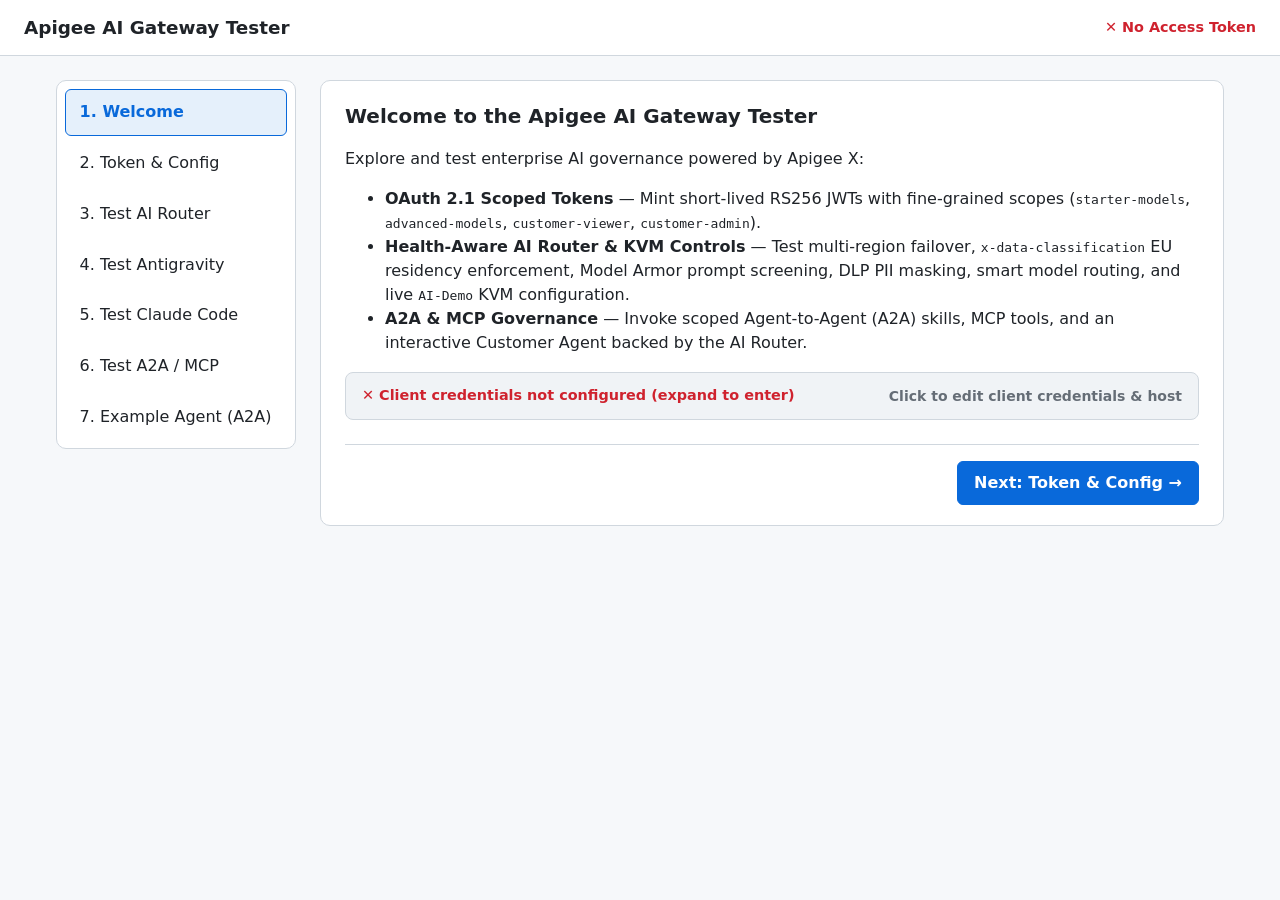
==== public/tester.html @ c5c2801f "updated tester" ====
<!DOCTYPE html>
<html lang="en">
<head>
  <meta charset="UTF-8">
  <meta name="viewport" content="width=device-width, initial-scale=1.0">
  <title>Apigee AI Gateway Tester</title>
  <style>
    :root {
      color-scheme: light dark;
      --bg: #f6f8fa;
      --surface: #ffffff;
      --surface-alt: #f0f3f6;
      --text: #1f2328;
      --muted: #656d76;
      --border: #d0d7de;
      --accent: #0969da;
      --accent-hover: #0550ae;
      --accent-soft: rgba(9, 105, 218, 0.1);
      --danger: #cf222e;
      --success: #1a7f37;
      --code-bg: #f0f3f6;
    }
    @media (prefers-color-scheme: dark) {
      :root {
        --bg: #0d1117;
        --surface: #161b22;
        --surface-alt: #1f242c;
        --text: #e6edf3;
        --muted: #8b949e;
        --border: #30363d;
        --accent: #2f81f7;
        --accent-hover: #58a6ff;
        --accent-soft: rgba(47, 129, 247, 0.15);
        --danger: #f85149;
        --success: #3fb950;
        --code-bg: #0d1117;
      }
    }
    * { box-sizing: border-box; }
    body {
      margin: 0;
      font-family: system-ui, -apple-system, Segoe UI, Roboto, sans-serif;
      background: var(--bg);
      color: var(--text);
      line-height: 1.5;
      min-height: 100vh;
      display: flex;
      flex-direction: column;
    }
    header {
      background: var(--surface);
      border-bottom: 1px solid var(--border);
      padding: 0.85rem 1.5rem;
      display: flex;
      flex-wrap: wrap;
      align-items: center;
      justify-content: space-between;
      gap: 1rem;
    }
    .brand {
      display: flex;
      align-items: center;
      gap: 0.65rem;
    }
    .brand h1 {
      margin: 0;
      font-size: 1.15rem;
    }
    .header-actions {
      display: flex;
      flex-wrap: wrap;
      align-items: center;
      gap: 0.65rem;
    }
    .app-shell {
      flex: 1;
      max-width: 1200px;
      width: 100%;
      margin: 0 auto;
      padding: 1.5rem 1rem;
      display: grid;
      grid-template-columns: 240px 1fr;
      gap: 1.5rem;
      align-items: start;
    }
    @media (max-width: 768px) {
      .app-shell {
        grid-template-columns: 1fr;
      }
    }
    aside {
      background: var(--surface);
      border: 1px solid var(--border);
      border-radius: 10px;
      padding: 0.5rem;
    }
    .nav-tabs {
      display: flex;
      flex-direction: column;
      gap: 0.25rem;
    }
    .nav-tab {
      width: 100%;
      text-align: left;
      padding: 0.65rem 0.85rem;
      border: 1px solid transparent;
      border-radius: 6px;
      background: transparent;
      color: var(--text);
      font: inherit;
      font-weight: 500;
      cursor: pointer;
    }
    .nav-tab:hover {
      background: var(--surface-alt);
    }
    .nav-tab[aria-selected="true"] {
      background: var(--accent-soft);
      color: var(--accent);
      border-color: var(--accent);
      font-weight: 600;
    }
    main {
      min-width: 0;
    }
    section.panel {
      background: var(--surface);
      border: 1px solid var(--border);
      border-radius: 10px;
      padding: 1.25rem 1.5rem;
    }
    h2 { margin: 0 0 0.5rem; font-size: 1.25rem; }
    h3 { margin: 1.25rem 0 0.5rem; font-size: 1rem; }
    .hint {
      color: var(--muted);
      font-size: 0.875rem;
      margin-top: 0.25rem;
      display: block;
    }
    .row {
      display: flex;
      flex-wrap: wrap;
      gap: 0.75rem;
      align-items: center;
    }
    .field {
      margin-bottom: 1.1rem;
    }
    .grid-2 {
      display: grid;
      grid-template-columns: repeat(auto-fit, minmax(240px, 1fr));
      gap: 1rem;
    }
    .grid-3 {
      display: grid;
      grid-template-columns: repeat(auto-fit, minmax(180px, 1fr));
      gap: 1rem;
    }
    label {
      display: block;
      font-weight: 600;
      margin-bottom: 0.35rem;
    }
    input[type="text"],
    input[type="password"],
    input[type="url"],
    select,
    textarea {
      width: 100%;
      padding: 0.55rem 0.75rem;
      border: 1px solid var(--border);
      border-radius: 6px;
      background: var(--bg);
      color: var(--text);
      font: inherit;
    }
    input:invalid:user-invalid,
    textarea:invalid:user-invalid {
      border-color: var(--danger);
    }
    textarea {
      font-family: ui-monospace, SFMono-Regular, Menlo, monospace;
      font-size: 0.875rem;
      resize: vertical;
      min-height: 90px;
    }
    fieldset {
      border: 1px solid var(--border);
      border-radius: 6px;
      padding: 0.75rem 1rem;
      margin: 0 0 1.1rem;
    }
    legend {
      font-weight: 600;
      padding: 0 0.35rem;
    }
    .radio-group {
      display: flex;
      gap: 1.1rem;
      flex-wrap: wrap;
    }
    .radio-option {
      display: inline-flex;
      align-items: center;
      gap: 0.4rem;
      font-weight: 500;
      margin: 0;
      cursor: pointer;
    }
    .input-with-action {
      display: flex;
      gap: 0.5rem;
      align-items: stretch;
    }
    .input-with-action input {
      flex: 1;
      min-width: 0;
    }
    button {
      padding: 0.55rem 1rem;
      border-radius: 6px;
      border: 1px solid var(--border);
      background: var(--surface);
      color: var(--text);
      font: inherit;
      font-weight: 600;
      cursor: pointer;
    }
    button.primary {
      background: var(--accent);
      border-color: var(--accent);
      color: #ffffff;
    }
    button.primary:hover:not(:disabled) { background: var(--accent-hover); }
    button:disabled { opacity: 0.6; cursor: not-allowed; }
    .tooltip-anchor {
      position: relative;
      display: inline-flex;
      align-items: center;
    }
    .tooltip-bubble {
      position: absolute;
      bottom: calc(100% + 8px);
      left: 50%;
      transform: translateX(-50%);
      padding: 0.45rem 0.7rem;
      border-radius: 6px;
      background: var(--text);
      color: var(--surface);
      font-size: 0.8rem;
      font-weight: 500;
      line-height: 1.3;
      white-space: nowrap;
      box-shadow: 0 4px 12px rgba(0, 0, 0, 0.18);
      opacity: 0;
      visibility: hidden;
      pointer-events: none;
      transition: opacity 0.15s ease, visibility 0.15s ease;
      z-index: 20;
    }
    .tooltip-anchor:has(button:disabled):not(.tooltip-dismissed):hover .tooltip-bubble,
    .tooltip-anchor:has(button:disabled):not(.tooltip-dismissed):focus-visible .tooltip-bubble,
    .tooltip-anchor:has(button:disabled):not(.tooltip-dismissed):focus-within .tooltip-bubble,
    .tooltip-bubble:hover {
      opacity: 1;
      visibility: visible;
      pointer-events: auto;
    }
    :focus-visible {
      outline: 3px solid var(--accent);
      outline-offset: 2px;
    }
    pre {
      margin: 0.5rem 0 0;
      padding: 0.85rem;
      background: var(--code-bg);
      border: 1px solid var(--border);
      border-radius: 6px;
      overflow-x: auto;
      font-size: 0.825rem;
      font-family: ui-monospace, SFMono-Regular, Menlo, monospace;
      white-space: pre-wrap;
      word-break: break-word;
    }
    .status {
      font-size: 0.9rem;
      font-weight: 600;
    }
    .status.ok { color: var(--success); }
    .status.err { color: var(--danger); }
    .auth-banner {
      padding: 0.75rem 1rem;
      border-radius: 6px;
      background: var(--surface-alt);
      border: 1px solid var(--border);
      margin-bottom: 1rem;
      font-size: 0.9rem;
    }
    .chat-log {
      border: 1px solid var(--border);
      border-radius: 8px;
      background: var(--bg);
      padding: 1rem;
      min-height: 260px;
      max-height: 440px;
      overflow-y: auto;
      display: flex;
      flex-direction: column;
      gap: 0.75rem;
      margin-bottom: 1rem;
    }
    .chat-msg {
      padding: 0.7rem 0.9rem;
      border-radius: 8px;
      border: 1px solid var(--border);
      max-width: 88%;
      white-space: pre-wrap;
      word-break: break-word;
      font-size: 0.92rem;
    }
    .chat-msg.user {
      align-self: flex-end;
      background: var(--accent-soft);
      border-color: var(--accent);
    }
    .chat-msg.agent {
      align-self: flex-start;
      background: var(--surface);
    }
    .chat-msg.tool {
      align-self: stretch;
      max-width: 100%;
      background: var(--code-bg);
      font-family: ui-monospace, SFMono-Regular, Menlo, monospace;
      font-size: 0.8rem;
    }
    .chat-msg.err {
      align-self: stretch;
      max-width: 100%;
      border-color: var(--danger);
      color: var(--danger);
      background: var(--surface);
    }
    .chat-role {
      font-size: 0.75rem;
      font-weight: 700;
      text-transform: uppercase;
      color: var(--muted);
      margin-bottom: 0.2rem;
    }
    .creds-details {
      border: 1px solid var(--border);
      border-radius: 8px;
      padding: 0.75rem 1rem;
      margin: 1.1rem 0;
      background: var(--surface-alt);
    }
    .creds-details.configured {
      border-color: var(--success);
      background: rgba(26, 127, 55, 0.08);
    }
    .creds-details summary {
      cursor: pointer;
      font-weight: 600;
      list-style: none;
      display: flex;
      align-items: center;
      justify-content: space-between;
      gap: 0.5rem;
    }
    .creds-details summary::-webkit-details-marker {
      display: none;
    }
    .creds-details[open] summary {
      margin-bottom: 1rem;
    }
    .panel-footer {
      display: flex;
      justify-content: flex-end;
      margin-top: 1.5rem;
      padding-top: 1rem;
      border-top: 1px solid var(--border);
    }
    .cli-instructions {
      display: grid;
      grid-template-columns: repeat(auto-fit, minmax(260px, 1fr));
      gap: 1rem;
      margin-bottom: 1.25rem;
    }
    .cli-card {
      padding: 0.9rem 1rem;
      border: 1px solid var(--border);
      border-radius: 8px;
      background: var(--code-bg);
    }
    .cli-card h3 {
      margin: 0 0 0.45rem;
      font-size: 0.95rem;
    }
    .cli-card p {
      margin: 0.35rem 0;
      font-size: 0.85rem;
      color: var(--muted);
    }
    .cli-presets {
      display: flex;
      flex-wrap: wrap;
      gap: 0.45rem;
      margin-bottom: 0.75rem;
    }
    .cli-presets button {
      padding: 0.3rem 0.65rem;
      font-size: 0.8rem;
      font-family: ui-monospace, SFMono-Regular, Menlo, monospace;
    }
    .terminal-box {
      border: 1px solid #1e293b;
      border-radius: 8px;
      background: #0f172a;
      color: #e2e8f0;
      font-family: ui-monospace, SFMono-Regular, Menlo, monospace;
      font-size: 0.84rem;
      overflow: hidden;
    }
    .terminal-bar {
      display: flex;
      align-items: center;
      justify-content: space-between;
      padding: 0.45rem 0.8rem;
      background: #1e293b;
      color: #94a3b8;
      font-size: 0.78rem;
    }
    .terminal-output {
      padding: 0.85rem;
      min-height: 220px;
      max-height: 360px;
      overflow-y: auto;
      white-space: pre-wrap;
      word-break: break-word;
      line-height: 1.45;
    }
    .terminal-line-cmd { color: #38bdf8; }
    .terminal-line-ok { color: #4ade80; }
    .terminal-line-muted { color: #94a3b8; }
    .terminal-line-err { color: #f87171; }
    .terminal-input-row {
      display: flex;
      align-items: center;
      gap: 0.5rem;
      padding: 0.5rem 0.8rem;
      border-top: 1px solid #1e293b;
      background: #0b1120;
    }
    .terminal-prompt {
      color: #4ade80;
      font-weight: 700;
      user-select: none;
    }
    .terminal-input-row input {
      flex: 1;
      border: none;
      background: transparent;
      color: #f8fafc;
      font: inherit;
      padding: 0.25rem 0;
      outline: none;
    }
    [hidden] { display: none !important; }
  </style>
</head>
<body>
  <header>
    <div class="brand">
      <h1>Apigee AI Gateway Tester</h1>
    </div>
    <div class="header-actions">
      <span id="authStatus" class="status" aria-live="polite">✕ No Access Token</span>
      <button id="copyTokenBtn" type="button" hidden>Copy Access Token</button>
      <button id="signOutBtn" type="button" hidden>Clear Token</button>
    </div>
  </header>

  <div class="app-shell">
    <aside aria-label="Primary sections">
      <div class="nav-tabs" role="tablist" aria-orientation="vertical">
        <button id="tab-welcome" class="nav-tab" role="tab" type="button" aria-selected="true" aria-controls="panel-welcome">1. Welcome</button>
        <button id="tab-token" class="nav-tab" role="tab" type="button" aria-selected="false" aria-controls="panel-token">2. Token &amp; Config</button>
        <button id="tab-router" class="nav-tab" role="tab" type="button" aria-selected="false" aria-controls="panel-router">3. Test AI Router</button>
        <button id="tab-antigravity" class="nav-tab" role="tab" type="button" aria-selected="false" aria-controls="panel-antigravity">4. Test Antigravity</button>
        <button id="tab-claude" class="nav-tab" role="tab" type="button" aria-selected="false" aria-controls="panel-claude">5. Test Claude Code</button>
        <button id="tab-a2amcp" class="nav-tab" role="tab" type="button" aria-selected="false" aria-controls="panel-a2amcp">6. Test A2A / MCP</button>
        <button id="tab-agent" class="nav-tab" role="tab" type="button" aria-selected="false" aria-controls="panel-agent">7. Example Agent (A2A)</button>
      </div>
    </aside>

    <main>
      <!-- Tab 1: Welcome -->
      <section id="panel-welcome" class="panel" role="tabpanel" aria-labelledby="tab-welcome">
        <h2>Welcome to the Apigee AI Gateway Tester</h2>
        <p>
          Explore and test enterprise AI governance powered by Apigee X:
        </p>
        <ul>
          <li><strong>OAuth 2.1 Scoped Tokens</strong> — Mint short-lived RS256 JWTs with fine-grained scopes (<code>starter-models</code>, <code>advanced-models</code>, <code>customer-viewer</code>, <code>customer-admin</code>).</li>
          <li><strong>Health-Aware AI Router &amp; KVM Controls</strong> — Test multi-region failover, <code>x-data-classification</code> EU residency enforcement, Model Armor prompt screening, DLP PII masking, smart model routing, and live <code>AI-Demo</code> KVM configuration.</li>
          <li><strong>A2A &amp; MCP Governance</strong> — Invoke scoped Agent-to-Agent (A2A) skills, MCP tools, and an interactive Customer Agent backed by the AI Router.</li>
        </ul>

        <details id="credentialsDetails" class="creds-details">
          <summary id="credentialsSummary">
            <span id="credentialsSummaryText" class="status ok">✓ Using logged in user credentials.</span>
            <span class="hint" style="margin: 0;">Click to edit client credentials &amp; host</span>
          </summary>

          <form id="credentialsForm" action="#" method="POST">
            <div class="grid-2">
              <div class="field">
                <label for="clientIdInput">Client ID</label>
                <input type="text" id="clientIdInput" name="clientIdInput" autocomplete="off" placeholder="Enter OAuth client_id" required>
              </div>
              <div class="field">
                <label for="clientSecretInput">Client Secret</label>
                <div class="input-with-action">
                  <input type="password" id="clientSecretInput" name="clientSecretInput" autocomplete="off" placeholder="Enter OAuth client_secret" required>
                  <button id="toggleSecretBtn" type="button" aria-label="Show client secret">Show</button>
                </div>
              </div>
            </div>

            <div class="field">
              <label for="apigeeHostInput">Apigee Host</label>
              <input type="url" id="apigeeHostInput" name="apigeeHostInput" required aria-describedby="apigeeHostHelp">
              <span id="apigeeHostHelp" class="hint">Base URL for OAuth <code>/token</code> and all Apigee proxy calls (e.g. <code>https://api.apigee-bap7.agenticplatform.dev</code>).</span>
            </div>

            <div class="row">
              <button id="saveCredentialsBtn" type="submit" class="primary">Save Credentials &amp; Host</button>
              <button id="clearCredentialsBtn" type="button">Clear Credentials</button>
              <span id="credentialsSaveStatus" class="status" aria-live="polite"></span>
            </div>
          </form>
        </details>

        <div class="panel-footer">
          <button type="button" class="primary" data-next-tab="tab-token">Next: Token &amp; Config →</button>
        </div>
      </section>

      <!-- Tab 2: Token & KVM Management -->
      <section id="panel-token" class="panel" role="tabpanel" aria-labelledby="tab-token" hidden>
        <h2>Token &amp; KVM Configuration</h2>
        <p class="hint">
          Select OAuth 2.1 scopes to obtain a JWT from <code>/token</code>, and manage <code>AI-Demo</code> KVM properties.
        </p>

        <form id="tokenForm" action="#" method="POST">
          <fieldset>
            <legend>OAuth 2.1 Scopes &amp; JWT Token</legend>
            <div class="radio-group">
              <label class="radio-option">
                <input type="checkbox" name="oauthScope" value="starter-models" checked>
                starter-models
              </label>
              <label class="radio-option">
                <input type="checkbox" name="oauthScope" value="advanced-models">
                advanced-models
              </label>
              <label class="radio-option">
                <input type="checkbox" name="oauthScope" value="customer-viewer" checked>
                customer-viewer
              </label>
              <label class="radio-option">
                <input type="checkbox" name="oauthScope" value="customer-admin">
                customer-admin
              </label>
              <label class="radio-option">
                <input type="checkbox" name="oauthScope" value="openid" checked>
                openid
              </label>
              <label class="radio-option">
                <input type="checkbox" name="oauthScope" value="profile" checked>
                profile
              </label>
              <label class="radio-option">
                <input type="checkbox" name="oauthScope" value="email" checked>
                email
              </label>
            </div>
            <div class="field" style="margin-top: 0.75rem;">
              <label for="extraScopes">Additional Scopes (optional, space-separated)</label>
              <input type="text" id="extraScopes" name="extraScopes" placeholder="e.g. mcp">
            </div>
            <div class="row">
              <button id="getTokenBtn" type="submit" class="primary">Get Access Token</button>
              <span id="nextRouterWrap" class="tooltip-anchor" tabindex="0">
                <button id="nextRouterBtn" type="button" class="primary" data-next-tab="tab-router" disabled aria-describedby="nextRouterTooltip">Next: Test AI Router →</button>
                <span id="nextRouterTooltip" role="tooltip" class="tooltip-bubble">You need an access token to proceed.</span>
              </span>
              <span id="tokenStatus" class="status" aria-live="polite"></span>
            </div>
            <div id="tokenSection" hidden style="margin-top: 1rem;">
              <h3 style="margin-top: 0;">Access Token Claims</h3>
              <p class="hint">Decoded JWT payload returned by <code>POST /token</code>.</p>
              <pre id="tokenClaims"></pre>
            </div>
          </fieldset>
        </form>

        <form id="kvmForm" action="#" method="POST">
          <div class="row" style="justify-content: space-between; margin-bottom: 0.75rem;">
            <h3 style="margin: 0;">AI-Demo KVM Properties</h3>
            <div class="row">
              <button id="loadKvmBtn" type="button">Load from Proxy</button>
              <button id="saveKvmBtn" type="submit" class="primary">Save to Proxy</button>
            </div>
          </div>

          <fieldset>
            <legend>Region Throttle &amp; Stop Flags</legend>
            <div class="radio-group">
              <label class="radio-option">
                <input type="checkbox" id="kvm-throttle-europe-west3" name="throttle-europe-west3" checked>
                throttle-europe-west3
              </label>
              <label class="radio-option">
                <input type="checkbox" id="kvm-throttle-europe-west10" name="throttle-europe-west10">
                throttle-europe-west10
              </label>
              <label class="radio-option">
                <input type="checkbox" id="kvm-throttle-us-east1" name="throttle-us-east1">
                throttle-us-east1
              </label>
              <label class="radio-option">
                <input type="checkbox" id="kvm-stop-europe-west3" name="stop-europe-west3">
                stop-europe-west3
              </label>
              <label class="radio-option">
                <input type="checkbox" id="kvm-stop-europe-west10" name="stop-europe-west10">
                stop-europe-west10
              </label>
              <label class="radio-option">
                <input type="checkbox" id="kvm-stop-us-east1" name="stop-us-east1">
                stop-us-east1
              </label>
              <label class="radio-option">
                <input type="checkbox" id="kvm-stop-mcp" name="stop-mcp">
                stop-mcp
              </label>
            </div>
          </fieldset>

          <fieldset>
            <legend>Smart Router Models &amp; Traffic Percentages</legend>
            <div class="grid-3">
              <div class="field">
                <label for="kvm-lite-model">lite-model</label>
                <input type="text" id="kvm-lite-model" name="lite-model" value="google/gemini-3.5-flash-lite" required>
              </div>
              <div class="field">
                <label for="kvm-medium-model">medium-model</label>
                <input type="text" id="kvm-medium-model" name="medium-model" value="google/gemini-4-hydrogen" required>
              </div>
              <div class="field">
                <label for="kvm-thinking-model">thinking-model</label>
                <input type="text" id="kvm-thinking-model" name="thinking-model" value="google/gemini-4-neon" required>
              </div>
            </div>
            <div class="grid-3">
              <div class="field" style="margin-bottom: 0;">
                <label for="kvm-lite-model-percent">lite-model-percent</label>
                <input type="text" id="kvm-lite-model-percent" name="lite-model-percent" inputmode="numeric" pattern="\d+" value="80" required>
              </div>
              <div class="field" style="margin-bottom: 0;">
                <label for="kvm-medium-model-percent">medium-model-percent</label>
                <input type="text" id="kvm-medium-model-percent" name="medium-model-percent" inputmode="numeric" pattern="\d+" value="15" required>
              </div>
              <div class="field" style="margin-bottom: 0;">
                <label for="kvm-thinking-model-percent">thinking-model-percent</label>
                <input type="text" id="kvm-thinking-model-percent" name="thinking-model-percent" inputmode="numeric" pattern="\d+" value="5" required>
              </div>
            </div>
          </fieldset>

          <fieldset>
            <legend>Prompt Security Flags</legend>
            <div class="radio-group">
              <label class="radio-option">
                <input type="checkbox" id="kvm-screen-prompt" name="screen-prompt">
                Model Armor Screen All Prompts
              </label>
              <label class="radio-option">
                <input type="checkbox" id="kvm-mask-prompt" name="mask-prompt">
                DLP Mask PII All Prompts
              </label>
            </div>
          </fieldset>

          <fieldset>
            <legend>Model Overrides</legend>
            <div id="overrideRows" style="display: flex; flex-direction: column; gap: 0.65rem; margin-bottom: 0.75rem;"></div>
            <button id="addOverrideBtn" type="button">+ Add Model Override</button>
            <span class="hint">Maps a source model (stored as <code>override-&lt;source&gt;</code> with <code>/</code> replaced by <code>--</code>) to a destination model.</span>
          </fieldset>
        </form>

        <div id="kvmResult" hidden style="margin-top: 1rem;">
          <div id="kvmStatus" class="status" aria-live="polite"></div>
          <pre id="kvmOutput"></pre>
        </div>
      </section>

      <!-- Tab 2: Test AI Router -->
      <section id="panel-router" class="panel" role="tabpanel" aria-labelledby="tab-router" hidden>
        <h2>Test AI Router</h2>
        <div class="auth-banner" data-auth-warning hidden>Get an access token on the Token &amp; Config tab first.</div>
        <p class="hint">
          Calls <code>ai-platform-router</code> with your token &amp; prompt configuration.
        </p>
        <div class="auth-banner" style="margin-bottom: 1.1rem;">
          <strong>Suggested Use Cases to Test:</strong>
          <ul style="margin: 0.4rem 0 0; padding-left: 1.25rem;">
            <li><strong>Regional Routing:</strong> Try a basic <code>eu</code>, <code>us</code>, or <code>global</code> endpoint request.</li>
            <li><strong>Health-Aware Failover:</strong> Throttle or stop a region in <em>Token &amp; Config → AI-Demo KVM Properties</em> and watch traffic load-balance to healthy regions via <code>307</code> redirects.</li>
            <li><strong>Data Residency:</strong> Check <code>x-data-classification: true</code> and target <code>us</code> / <code>us-east1</code> (blocked with <code>503</code>) vs. <code>eu</code> / <code>europe-west3</code> / <code>europe-west10</code> (allowed).</li>
            <li><strong>Prompt Security:</strong> Toggle <code>x-screen-prompt: true</code> (Model Armor) or <code>x-mask-prompt: true</code> (DLP PII masking).</li>
            <li><strong>Smart Router &amp; Proportions:</strong> Select <code>smart</code> as the model to route prompts by complexity, and adjust <code>lite-model-percent</code> / <code>medium-model-percent</code> / <code>thinking-model-percent</code> in <em>Token &amp; Config → AI-Demo KVM Properties</em>.</li>
          </ul>
        </div>
        <form id="modelForm" action="#" method="POST">
          <div class="grid-2">
            <div class="field">
              <label for="routerEndpoint">AI Router Endpoint</label>
              <select id="routerEndpoint" name="routerEndpoint">
                <option value="/airouter/eu/v1/chat/completions">eu (/airouter/eu/v1/chat/completions)</option>
                <option value="/airouter/europe-west3/v1/chat/completions">europe-west3 (/airouter/europe-west3/v1/chat/completions)</option>
                <option value="/airouter/europe-west10/v1/chat/completions">europe-west10 (/airouter/europe-west10/v1/chat/completions)</option>
                <option value="/airouter/us/v1/chat/completions">us (/airouter/us/v1/chat/completions)</option>
                <option value="/airouter/us-east1/v1/chat/completions">us-east1 (/airouter/us-east1/v1/chat/completions)</option>
                <option value="/airouter/global/v1/chat/completions">global (/airouter/global/v1/chat/completions)</option>
              </select>
            </div>

            <div class="field">
              <label for="modelName">Model</label>
              <select id="modelName" name="modelName">
                <option value="google/gemini-4-hydrogen">google/gemini-4-hydrogen</option>
                <option value="google/gemini-3.5-flash-lite">google/gemini-3.5-flash-lite</option>
                <option value="google/gemini-4-neon">google/gemini-4-neon</option>
                <option value="google/gemma-4-26b-a4b-it-maas">google/gemma-4-26b-a4b-it-maas</option>
                <option value="google/gemini-4-carbon">google/gemini-4-carbon</option>
                <option value="deepseek-ai/deepseek-v4.1-flash-1017-maas">deepseek-ai/deepseek-v4.1-flash-1017-maas</option>
                <option value="smart">smart (auto-route lite / medium / thinking)</option>
              </select>
            </div>
          </div>

          <fieldset>
            <legend>Options &amp; Policy Headers</legend>
            <div class="radio-group">
              <label class="radio-option">
                <input type="checkbox" id="modelStream" name="modelStream" checked> stream: true
              </label>
              <label class="radio-option">
                <input type="checkbox" id="forceEuHeader" name="forceEuHeader"> x-data-classification: true
              </label>
              <label class="radio-option">
                <input type="checkbox" id="screenPromptHeader" name="screenPromptHeader"> x-screen-prompt: true
              </label>
              <label class="radio-option">
                <input type="checkbox" id="maskPromptHeader" name="maskPromptHeader"> x-mask-prompt: true
              </label>
            </div>
          </fieldset>

          <div class="field">
            <label for="modelPrompt">User Prompt</label>
            <textarea id="modelPrompt" name="modelPrompt" required>Respond with PONG.</textarea>
          </div>

          <button id="sendModelBtn" type="submit" class="primary">Send Model Request</button>
        </form>

        <div id="modelResult" hidden style="margin-top: 1.25rem;">
          <div id="modelResponseStatus" class="status" aria-live="polite"></div>
          <pre id="modelResponseOutput"></pre>
        </div>

        <div class="panel-footer">
          <button type="button" class="primary" data-next-tab="tab-antigravity">Next: Test Antigravity →</button>
        </div>
      </section>

      <!-- Tab 4: Test Antigravity -->
      <section id="panel-antigravity" class="panel" role="tabpanel" aria-labelledby="tab-antigravity" hidden>
        <h2>Test Antigravity</h2>
        <div class="auth-banner" data-auth-warning hidden>Get an access token on the Token &amp; Config tab first.</div>
        <p class="hint">
          Launch Google Antigravity from the desktop or terminal via <code>ai-platform-antigravity</code> (<code>/antigravity</code>), or try the interactive CLI simulator below.
        </p>

        <div class="cli-instructions">
          <div class="cli-card">
            <h3>Terminal (<code>agy</code>)</h3>
            <p>Open a terminal in your workspace and start an interactive session or one-shot prompt:</p>
            <pre>agy
agy "Explain the Apigee AI gateway"</pre>
            <p>Reads gateway URL &amp; credentials from <code>~/.antigravity/settings.json</code> or <code>/etc/antigravity/admin_settings.json</code>.</p>
          </div>
          <div class="cli-card">
            <h3>Desktop / IDE</h3>
            <p>Launch <strong>Antigravity</strong> from the Desktop shortcut or <strong>Applications → Development → Antigravity</strong> (or run <code>antigravity</code> in a terminal).</p>
            <p>Enterprise gateway routing to <code>/antigravity</code> is pre-configured for all VM users.</p>
          </div>
        </div>

        <div class="row" style="justify-content: space-between; margin-bottom: 0.65rem;">
          <label class="radio-option" style="margin: 0;">
            <input type="checkbox" id="agyLiveMode">
            Send prompts to live <code>/antigravity</code> Apigee proxy
          </label>
          <button id="agyClearBtn" type="button">Clear Terminal</button>
        </div>

        <div class="cli-presets" aria-label="Antigravity CLI presets">
          <button type="button" data-cli-target="agy" data-cli-cmd="agy --version">agy --version</button>
          <button type="button" data-cli-target="agy" data-cli-cmd="/status">/status</button>
          <button type="button" data-cli-target="agy" data-cli-cmd="/model gemini-4-hydrogen">/model gemini-4-hydrogen</button>
          <button type="button" data-cli-target="agy" data-cli-cmd='agy "Respond with PONG."'>agy "Respond with PONG."</button>
        </div>

        <div class="terminal-box">
          <div class="terminal-bar">
            <span>antigravity-cli (agy) — simulated terminal</span>
            <span id="agyModelBadge">model: gemini-4-hydrogen</span>
          </div>
          <div id="agyOutput" class="terminal-output" aria-live="polite"></div>
          <form id="agyForm" class="terminal-input-row" action="#" method="POST">
            <span class="terminal-prompt" aria-hidden="true">$</span>
            <input id="agyInput" type="text" placeholder="Type a command (e.g. /help, /status, agy &quot;hello&quot;)..." autocomplete="off">
            <button type="submit" class="primary">Run</button>
          </form>
        </div>

        <div class="panel-footer">
          <button type="button" class="primary" data-next-tab="tab-claude">Next: Test Claude Code →</button>
        </div>
      </section>

      <!-- Tab 5: Test Claude Code -->
      <section id="panel-claude" class="panel" role="tabpanel" aria-labelledby="tab-claude" hidden>
        <h2>Test Claude Code</h2>
        <div class="auth-banner" data-auth-warning hidden>Get an access token on the Token &amp; Config tab first.</div>
        <p class="hint">
          Launch Claude Code from the terminal or desktop via <code>ai-platform-claude</code> (<code>/claude</code>), or try the interactive CLI simulator below.
        </p>

        <div class="cli-instructions">
          <div class="cli-card">
            <h3>Terminal (<code>claude</code>)</h3>
            <p>Open a terminal in your project and start Claude Code interactively or in print mode:</p>
            <pre>claude
claude -p "Summarize recent changes"</pre>
            <p>Uses <code>ANTHROPIC_BASE_URL</code> in <code>~/.claude/settings.json</code> or <code>/etc/claude-code/managed-settings.json</code>.</p>
          </div>
          <div class="cli-card">
            <h3>Desktop</h3>
            <p>Launch <strong>Claude</strong> from the Desktop shortcut or <strong>Applications → Development → Claude</strong>.</p>
            <p>Managed enterprise settings route Vertex AI Anthropic requests through Apigee <code>/claude</code>.</p>
          </div>
        </div>

        <div class="row" style="justify-content: space-between; margin-bottom: 0.65rem;">
          <label class="radio-option" style="margin: 0;">
            <input type="checkbox" id="claudeLiveMode">
            Send prompts to live <code>/claude</code> Apigee proxy
          </label>
          <button id="claudeClearBtn" type="button">Clear Terminal</button>
        </div>

        <div class="cli-presets" aria-label="Claude Code CLI presets">
          <button type="button" data-cli-target="claude" data-cli-cmd="claude --version">claude --version</button>
          <button type="button" data-cli-target="claude" data-cli-cmd="/status">/status</button>
          <button type="button" data-cli-target="claude" data-cli-cmd="/model claude-sonnet-5-5">/model claude-sonnet-5-5</button>
          <button type="button" data-cli-target="claude" data-cli-cmd='claude -p "Respond with PONG."'>claude -p "Respond with PONG."</button>
        </div>

        <div class="terminal-box">
          <div class="terminal-bar">
            <span>claude-code (claude) — simulated terminal</span>
            <span id="claudeModelBadge">model: claude-sonnet-5-5</span>
          </div>
          <div id="claudeOutput" class="terminal-output" aria-live="polite"></div>
          <form id="claudeForm" class="terminal-input-row" action="#" method="POST">
            <span class="terminal-prompt" aria-hidden="true">&gt;</span>
            <input id="claudeInput" type="text" placeholder="Type a command (e.g. /help, /status, claude -p &quot;hello&quot;)..." autocomplete="off">
            <button type="submit" class="primary">Run</button>
          </form>
        </div>

        <div class="panel-footer">
          <button type="button" class="primary" data-next-tab="tab-a2amcp">Next: Test A2A / MCP →</button>
        </div>
      </section>

      <!-- Tab 6: Test A2A / MCP -->
      <section id="panel-a2amcp" class="panel" role="tabpanel" aria-labelledby="tab-a2amcp" hidden>
        <h2>Test Customer A2A &amp; MCP</h2>
        <div class="auth-banner" data-auth-warning hidden>Get an access token on the Token &amp; Config tab first.</div>
        <p class="hint">
          Tests <code>customers-a2a-v1</code> and <code>customers-mcp-v1</code> with your configured API key.
        </p>
        <form id="customerAgentForm" action="#" method="POST">
          <div class="field">
            <label for="agentPreset">Preset Call</label>
            <select id="agentPreset" name="agentPreset">
              <option value="a2a_card">A2A: Get Agent Card (GET /.well-known/agent.json)</option>
              <option value="a2a_list_customers">A2A: list_customers (POST /a2a)</option>
              <option value="a2a_get_customer">A2A: get_customer CUST-1001 (POST /a2a)</option>
              <option value="a2a_update_customer">A2A: update_customer CUST-1001 (POST /a2a)</option>
              <option value="mcp_tools_list">MCP: tools/list (POST /mcp)</option>
              <option value="mcp_list_customers">MCP: list_customers (POST /mcp)</option>
              <option value="mcp_get_customer">MCP: get_customer CUST-1001 (POST /mcp)</option>
            </select>
          </div>

          <div class="field">
            <label for="agentUrl">Endpoint URL</label>
            <input type="url" id="agentUrl" name="agentUrl" required>
          </div>

          <div class="field" id="agentBodyField">
            <label for="agentBody">JSON-RPC Payload</label>
            <textarea id="agentBody" name="agentBody"></textarea>
          </div>

          <button id="sendAgentBtn" type="submit" class="primary">Send A2A / MCP Request</button>
        </form>

        <div id="agentResult" hidden style="margin-top: 1.25rem;">
          <div id="agentResponseStatus" class="status" aria-live="polite"></div>
          <pre id="agentResponseOutput"></pre>
        </div>

        <div class="panel-footer">
          <button type="button" class="primary" data-next-tab="tab-agent">Next: Example Agent →</button>
        </div>
      </section>

      <!-- Tab 7: Example Agent (A2A Chat) -->
      <section id="panel-agent" class="panel" role="tabpanel" aria-labelledby="tab-agent" hidden>
        <div class="row" style="justify-content: space-between; margin-bottom: 0.75rem;">
          <div>
            <h2 style="margin-bottom: 0.2rem;">Example Customer Agent (A2A + AI Router)</h2>
            <span class="hint" style="margin-top: 0;">Uses the AI Router Model API to plan and invoke A2A skills using your configured API key.</span>
          </div>
          <button id="newChatBtn" type="button">New Chat</button>
        </div>

        <div class="auth-banner" data-auth-warning hidden>Get an access token on the Token &amp; Config tab first.</div>

        <div class="grid-2">
          <div class="field">
            <label for="chatRouterEndpoint">AI Router Endpoint</label>
            <select id="chatRouterEndpoint" name="chatRouterEndpoint">
              <option value="/airouter/eu/v1/chat/completions">eu (/airouter/eu/v1/chat/completions)</option>
              <option value="/airouter/europe-west3/v1/chat/completions">europe-west3 (/airouter/europe-west3/v1/chat/completions)</option>
              <option value="/airouter/europe-west10/v1/chat/completions">europe-west10 (/airouter/europe-west10/v1/chat/completions)</option>
              <option value="/airouter/us/v1/chat/completions">us (/airouter/us/v1/chat/completions)</option>
              <option value="/airouter/us-east1/v1/chat/completions">us-east1 (/airouter/us-east1/v1/chat/completions)</option>
              <option value="/airouter/global/v1/chat/completions">global (/airouter/global/v1/chat/completions)</option>
            </select>
          </div>
          <div class="field">
            <label for="chatModel">Model</label>
            <select id="chatModel" name="chatModel">
              <option value="google/gemini-4-hydrogen">google/gemini-4-hydrogen</option>
              <option value="google/gemini-3.5-flash-lite">google/gemini-3.5-flash-lite</option>
              <option value="google/gemini-4-neon">google/gemini-4-neon</option>
              <option value="google/gemma-4-26b-a4b-it-maas">google/gemma-4-26b-a4b-it-maas</option>
              <option value="google/gemini-4-carbon">google/gemini-4-carbon</option>
              <option value="deepseek-ai/deepseek-v4.1-flash-1017-maas">deepseek-ai/deepseek-v4.1-flash-1017-maas</option>
              <option value="smart">smart (auto-route lite / medium / thinking)</option>
            </select>
          </div>
        </div>

        <div id="chatLog" class="chat-log" aria-live="polite"></div>

        <form id="chatForm" action="#" method="POST">
          <div class="field">
            <label for="chatInput">Message</label>
            <textarea id="chatInput" name="chatInput" placeholder="e.g. List our active customers, or check details for CUST-1001" required style="min-height: 68px; font-family: inherit;"></textarea>
          </div>
          <button id="sendChatBtn" type="submit" class="primary">Send Message</button>
        </form>
      </section>
    </main>
  </div>

  <script>
    const API_CONFIG = {
      defaultHost: "https://api.apigee-bap7.agenticplatform.dev",
      tokenPath: "/token",
      kvmPath: "/aikvm/v1/config",
      a2aPath: "/v1/a2a/customers",
      mcpPath: "/v1/mcp/customers"
    };

    const STORAGE_KEYS = {
      clientId: "apigee_client_id",
      clientSecret: "apigee_client_secret",
      apigeeHost: "apigee_host",
      selectedScopes: "apigee_selected_scopes",
      extraScopes: "apigee_extra_scopes",
      accessToken: "apigee_access_token",
      activeTab: "apigee_active_tab"
    };

    const KVM_BOOLEAN_KEYS = [
      "throttle-europe-west3",
      "throttle-europe-west10",
      "throttle-us-east1",
      "stop-europe-west3",
      "stop-europe-west10",
      "stop-us-east1",
      "stop-mcp",
      "screen-prompt",
      "mask-prompt"
    ];

    const KVM_TEXT_KEYS = [
      "lite-model",
      "medium-model",
      "thinking-model",
      "lite-model-percent",
      "medium-model-percent",
      "thinking-model-percent"
    ];

    const DEFAULT_OVERRIDES = [
      { source: "google/gemini-4-neon", target: "google/gemini-4-hydrogen" },
      { source: "google/gemini-4-carbon", target: "google/gemini-4-hydrogen" }
    ];

    // --- Tab switching (with keyboard arrow support) ---
    const tabButtons = Array.from(document.querySelectorAll('[role="tab"]'));
    const tabPanels = Array.from(document.querySelectorAll('[role="tabpanel"]'));

    function activateTab(tabId) {
      tabButtons.forEach((btn) => {
        const isSelected = btn.id === tabId;
        btn.setAttribute("aria-selected", isSelected ? "true" : "false");
        btn.tabIndex = isSelected ? 0 : -1;
      });
      tabPanels.forEach((panel) => {
        const btnId = panel.getAttribute("aria-labelledby");
        panel.hidden = btnId !== tabId;
      });
      sessionStorage.setItem(STORAGE_KEYS.activeTab, tabId);
    }

    tabButtons.forEach((btn, idx) => {
      btn.addEventListener("click", () => activateTab(btn.id));
      btn.addEventListener("keydown", (e) => {
        if (e.key === "ArrowDown" || e.key === "ArrowRight") {
          e.preventDefault();
          const next = tabButtons[(idx + 1) % tabButtons.length];
          activateTab(next.id);
          next.focus();
        } else if (e.key === "ArrowUp" || e.key === "ArrowLeft") {
          e.preventDefault();
          const prev = tabButtons[(idx - 1 + tabButtons.length) % tabButtons.length];
          activateTab(prev.id);
          prev.focus();
        }
      });
    });

    document.querySelectorAll("[data-next-tab]").forEach((btn) => {
      btn.addEventListener("click", () => {
        const targetTab = btn.getAttribute("data-next-tab");
        if (targetTab) {
          activateTab(targetTab);
          window.scrollTo({ top: 0, behavior: "smooth" });
        }
      });
    });

    // --- Helpers ---
    function randomBase64Url(byteLength = 32) {
      const bytes = new Uint8Array(byteLength);
      crypto.getRandomValues(bytes);
      let binary = "";
      for (const b of bytes) binary += String.fromCharCode(b);
      return btoa(binary).replace(/\+/g, "-").replace(/\//g, "_").replace(/=+$/, "");
    }

    function getAccessToken() {
      return (sessionStorage.getItem(STORAGE_KEYS.accessToken) || "").trim();
    }

    function getClientId() {
      return (localStorage.getItem(STORAGE_KEYS.clientId) || "").trim();
    }

    function getClientSecret() {
      return (localStorage.getItem(STORAGE_KEYS.clientSecret) || "").trim();
    }

    function normalizeHost(raw) {
      return (raw || API_CONFIG.defaultHost).trim().replace(/\/+$/, "");
    }

    function getApigeeHost() {
      return normalizeHost(localStorage.getItem(STORAGE_KEYS.apigeeHost));
    }

    function getTokenUrl() {
      return `${getApigeeHost()}${API_CONFIG.tokenPath}`;
    }

    function getKvmUrl() {
      return `${getApigeeHost()}${API_CONFIG.kvmPath}`;
    }

    function getA2ABaseUrl() {
      return `${getApigeeHost()}${API_CONFIG.a2aPath}`;
    }

    function getMcpBaseUrl() {
      return `${getApigeeHost()}${API_CONFIG.mcpPath}`;
    }

    function decodeJwtPayload(token) {
      const parts = String(token || "").split(".");
      if (parts.length !== 3) return null;
      const b64 = parts[1].replace(/-/g, "+").replace(/_/g, "/");
      const padded = b64 + "=".repeat((4 - (b64.length % 4)) % 4);
      return JSON.parse(atob(padded));
    }

    // --- Client Credentials, Scopes & Token UI ---
    const authStatus = document.getElementById("authStatus");
    const copyTokenBtn = document.getElementById("copyTokenBtn");
    const signOutBtn = document.getElementById("signOutBtn");
    const authWarnings = Array.from(document.querySelectorAll("[data-auth-warning]"));
    const credentialsDetails = document.getElementById("credentialsDetails");
    const credentialsSummaryText = document.getElementById("credentialsSummaryText");
    const credentialsForm = document.getElementById("credentialsForm");

    function updateCredentialsSummary() {
      const hasCreds = Boolean(getClientId() && getClientSecret());
      if (hasCreds) {
        credentialsDetails.classList.add("configured");
        credentialsSummaryText.textContent = "✓ Using logged in user credentials.";
        credentialsSummaryText.className = "status ok";
      } else {
        credentialsDetails.classList.remove("configured");
        credentialsSummaryText.textContent = "✕ Client credentials not configured (expand to enter)";
        credentialsSummaryText.className = "status err";
      }
    }
    const clientIdInput = document.getElementById("clientIdInput");
    const clientSecretInput = document.getElementById("clientSecretInput");
    const toggleSecretBtn = document.getElementById("toggleSecretBtn");
    const clearCredentialsBtn = document.getElementById("clearCredentialsBtn");
    const apigeeHostInput = document.getElementById("apigeeHostInput");
    const credentialsSaveStatus = document.getElementById("credentialsSaveStatus");
    const tokenForm = document.getElementById("tokenForm");
    const extraScopesInput = document.getElementById("extraScopes");
    const getTokenBtn = document.getElementById("getTokenBtn");
    const nextRouterWrap = document.getElementById("nextRouterWrap");
    const nextRouterBtn = document.getElementById("nextRouterBtn");
    const nextRouterTooltip = document.getElementById("nextRouterTooltip");
    const tokenStatus = document.getElementById("tokenStatus");
    const tokenSection = document.getElementById("tokenSection");
    const tokenClaims = document.getElementById("tokenClaims");

    function saveScopeSelections() {
      const checked = Array.from(document.querySelectorAll('input[name="oauthScope"]:checked'))
        .map((el) => el.value);
      localStorage.setItem(STORAGE_KEYS.selectedScopes, JSON.stringify(checked));
      localStorage.setItem(STORAGE_KEYS.extraScopes, extraScopesInput?.value || "");
    }

    function restoreScopeSelections() {
      const saved = localStorage.getItem(STORAGE_KEYS.selectedScopes);
      if (saved !== null) {
        try {
          const checkedSet = new Set(JSON.parse(saved));
          document.querySelectorAll('input[name="oauthScope"]').forEach((el) => {
            el.checked = checkedSet.has(el.value);
          });
        } catch (_) {}
      }
      const savedExtra = localStorage.getItem(STORAGE_KEYS.extraScopes);
      if (savedExtra !== null && extraScopesInput) {
        extraScopesInput.value = savedExtra;
      }
    }

    function getSelectedScopeString() {
      const checked = Array.from(document.querySelectorAll('input[name="oauthScope"]:checked'))
        .map((el) => el.value.trim())
        .filter(Boolean);
      const extra = (extraScopesInput?.value || "")
        .split(/\s+/)
        .map((s) => s.trim())
        .filter(Boolean);
      return Array.from(new Set([...checked, ...extra])).join(" ");
    }

    function updateTokenUI(token) {
      const activeToken = (token || getAccessToken()).trim();
      const hasToken = activeToken.length > 0;
      if (hasToken) {
        let claims = null;
        try { claims = decodeJwtPayload(activeToken); } catch (_) {}
        const scopeLabel = claims?.scope ? ` (${claims.scope})` : "";
        authStatus.textContent = `✓ Token active${scopeLabel}`;
        authStatus.className = "status ok";
        copyTokenBtn.hidden = false;
        signOutBtn.hidden = false;
        tokenSection.hidden = false;
        tokenClaims.textContent = claims ? JSON.stringify(claims, null, 2) : activeToken;
      } else {
        authStatus.textContent = "✕ No Access Token";
        authStatus.className = "status err";
        copyTokenBtn.hidden = true;
        signOutBtn.hidden = true;
        tokenSection.hidden = true;
        tokenClaims.textContent = "";
      }
      authWarnings.forEach((el) => { el.hidden = hasToken; });
      if (nextRouterBtn) {
        nextRouterBtn.disabled = !hasToken;
        if (hasToken) {
          nextRouterBtn.removeAttribute("aria-describedby");
          if (nextRouterWrap) nextRouterWrap.removeAttribute("tabindex");
          if (nextRouterTooltip) nextRouterTooltip.hidden = true;
        } else {
          nextRouterBtn.setAttribute("aria-describedby", "nextRouterTooltip");
          if (nextRouterWrap) nextRouterWrap.setAttribute("tabindex", "0");
          if (nextRouterTooltip) nextRouterTooltip.hidden = false;
        }
      }
    }

    if (nextRouterWrap) {
      nextRouterWrap.addEventListener("keydown", (e) => {
        if (e.key === "Escape") {
          nextRouterWrap.classList.add("tooltip-dismissed");
        }
      });
      nextRouterWrap.addEventListener("mouseleave", () => {
        nextRouterWrap.classList.remove("tooltip-dismissed");
      });
      nextRouterWrap.addEventListener("blur", () => {
        nextRouterWrap.classList.remove("tooltip-dismissed");
      });
    }

    function requireAccessToken(statusEl) {
      const token = getAccessToken();
      if (!token) {
        if (statusEl) {
          statusEl.textContent = "✕ Please obtain an access token on the Token &amp; Config tab first.";
          statusEl.className = "status err";
        }
        activateTab("tab-token");
        getTokenBtn.focus();
        return null;
      }
      return token;
    }

    toggleSecretBtn.addEventListener("click", () => {
      const isPassword = clientSecretInput.type === "password";
      clientSecretInput.type = isPassword ? "text" : "password";
      toggleSecretBtn.textContent = isPassword ? "Hide" : "Show";
      toggleSecretBtn.setAttribute("aria-label", isPassword ? "Hide client secret" : "Show client secret");
    });

    credentialsForm.addEventListener("submit", (e) => {
      e.preventDefault();
      const clientId = clientIdInput.value.trim();
      const clientSecret = clientSecretInput.value.trim();
      const host = normalizeHost(apigeeHostInput.value);
      apigeeHostInput.value = host;
      localStorage.setItem(STORAGE_KEYS.clientId, clientId);
      localStorage.setItem(STORAGE_KEYS.clientSecret, clientSecret);
      localStorage.setItem(STORAGE_KEYS.apigeeHost, host);
      applyAgentPreset();
      cachedAgentCard = null;
      updateCredentialsSummary();
      credentialsSaveStatus.textContent = "✓ Saved";
      credentialsSaveStatus.className = "status ok";
      setTimeout(() => { credentialsSaveStatus.textContent = ""; }, 2000);
    });

    clearCredentialsBtn.addEventListener("click", () => {
      localStorage.removeItem(STORAGE_KEYS.clientId);
      localStorage.removeItem(STORAGE_KEYS.clientSecret);
      clientIdInput.value = "";
      clientSecretInput.value = "";
      updateCredentialsSummary();
      credentialsSaveStatus.textContent = "Credentials cleared";
      credentialsSaveStatus.className = "status";
    });

    copyTokenBtn.addEventListener("click", async () => {
      const token = getAccessToken();
      if (!token) return;
      await navigator.clipboard.writeText(token);
      copyTokenBtn.textContent = "Copied!";
      setTimeout(() => { copyTokenBtn.textContent = "Copy Access Token"; }, 1500);
    });

    signOutBtn.addEventListener("click", () => {
      sessionStorage.removeItem(STORAGE_KEYS.accessToken);
      updateTokenUI("");
      tokenStatus.textContent = "Token cleared";
      tokenStatus.className = "status";
    });

    tokenForm.addEventListener("submit", async (e) => {
      e.preventDefault();
      const clientId = clientIdInput.value.trim() || getClientId();
      const clientSecret = clientSecretInput.value.trim() || getClientSecret();
      if (!clientId || !clientSecret) {
        tokenStatus.textContent = "✕ Enter Client ID and Client Secret above first.";
        tokenStatus.className = "status err";
        clientIdInput.focus();
        return;
      }

      const host = normalizeHost(apigeeHostInput.value);
      apigeeHostInput.value = host;
      localStorage.setItem(STORAGE_KEYS.clientId, clientId);
      localStorage.setItem(STORAGE_KEYS.clientSecret, clientSecret);
      localStorage.setItem(STORAGE_KEYS.apigeeHost, host);
      saveScopeSelections();

      const scope = getSelectedScopeString();
      const body = new URLSearchParams({
        grant_type: "client_credentials",
        client_id: clientId,
        client_secret: clientSecret
      });
      if (scope) body.set("scope", scope);

      getTokenBtn.disabled = true;
      tokenStatus.textContent = "Requesting token from /token...";
      tokenStatus.className = "status";

      try {
        const res = await fetch(`${host}${API_CONFIG.tokenPath}`, {
          method: "POST",
          headers: { "Content-Type": "application/x-www-form-urlencoded" },
          body: body.toString()
        });
        const text = await res.text();
        let data = null;
        try { data = JSON.parse(text); } catch (_) {}

        if (!res.ok || !data?.access_token) {
          const msg = data?.error_description || data?.error || `HTTP ${res.status} ${res.statusText}`;
          tokenStatus.textContent = `✕ Token request failed: ${msg}`;
          tokenStatus.className = "status err";
          return;
        }

        sessionStorage.setItem(STORAGE_KEYS.accessToken, data.access_token);
        updateTokenUI(data.access_token);
        tokenStatus.textContent = `✓ Acquired JWT token (${data.scope || scope || "default"})`;
        tokenStatus.className = "status ok";
      } catch (err) {
        tokenStatus.textContent = `✕ Token request failed: ${err.message}`;
        tokenStatus.className = "status err";
      } finally {
        getTokenBtn.disabled = false;
      }
    });

    // --- Tab 1: KVM Configuration ---
    const kvmForm = document.getElementById("kvmForm");
    const loadKvmBtn = document.getElementById("loadKvmBtn");
    const saveKvmBtn = document.getElementById("saveKvmBtn");
    const kvmResult = document.getElementById("kvmResult");
    const kvmStatus = document.getElementById("kvmStatus");
    const kvmOutput = document.getElementById("kvmOutput");

    const overrideRowsEl = document.getElementById("overrideRows");
    const addOverrideBtn = document.getElementById("addOverrideBtn");
    let knownOverrideKeys = new Set(DEFAULT_OVERRIDES.map((o) => `override-${o.source.replace(/\//g, "--")}`));

    function createOverrideRow(sourceVal = "", targetVal = "") {
      const row = document.createElement("div");
      row.className = "row";
      row.style.alignItems = "center";

      const srcInput = document.createElement("input");
      srcInput.type = "text";
      srcInput.placeholder = "Source model (e.g. google/gemini-4-neon)";
      srcInput.value = sourceVal;
      srcInput.setAttribute("aria-label", "Source model");
      srcInput.style.flex = "1 1 200px";

      const arrow = document.createElement("span");
      arrow.textContent = "→";
      arrow.setAttribute("aria-hidden", "true");
      arrow.style.fontWeight = "700";

      const dstInput = document.createElement("input");
      dstInput.type = "text";
      dstInput.placeholder = "Destination model (e.g. google/gemini-4-hydrogen)";
      dstInput.value = targetVal;
      dstInput.setAttribute("aria-label", "Destination model");
      dstInput.style.flex = "1 1 200px";

      const removeBtn = document.createElement("button");
      removeBtn.type = "button";
      removeBtn.textContent = "Remove";
      removeBtn.setAttribute("aria-label", "Remove model override");
      removeBtn.addEventListener("click", () => row.remove());

      row.appendChild(srcInput);
      row.appendChild(arrow);
      row.appendChild(dstInput);
      row.appendChild(removeBtn);
      overrideRowsEl.appendChild(row);
    }

    function renderOverrideRows(overrides) {
      overrideRowsEl.textContent = "";
      for (const item of overrides) {
        createOverrideRow(item.source, item.target);
      }
    }

    addOverrideBtn.addEventListener("click", () => createOverrideRow("", ""));
    renderOverrideRows(DEFAULT_OVERRIDES);

    function collectKvmValues() {
      const values = {};
      for (const key of KVM_BOOLEAN_KEYS) {
        const el = document.getElementById(`kvm-${key}`);
        values[key] = el && el.checked ? "true" : "false";
      }
      for (const key of KVM_TEXT_KEYS) {
        const el = document.getElementById(`kvm-${key}`);
        values[key] = el ? el.value.trim() : "";
      }
      for (const k of knownOverrideKeys) {
        values[k] = "";
      }
      const rows = Array.from(overrideRowsEl.children);
      for (const row of rows) {
        const inputs = row.querySelectorAll("input[type='text']");
        const src = (inputs[0]?.value || "").trim();
        const dst = (inputs[1]?.value || "").trim();
        if (src) {
          const kvmKey = `override-${src.replace(/\//g, "--")}`;
          values[kvmKey] = dst;
          knownOverrideKeys.add(kvmKey);
        }
      }
      return values;
    }

    function populateKvmForm(values) {
      if (!values || typeof values !== "object") return;
      for (const key of KVM_BOOLEAN_KEYS) {
        const el = document.getElementById(`kvm-${key}`);
        if (el && key in values) {
          el.checked = String(values[key]).toLowerCase() === "true";
        }
      }
      for (const key of KVM_TEXT_KEYS) {
        const el = document.getElementById(`kvm-${key}`);
        if (el && key in values) {
          el.value = String(values[key]);
        }
      }
      const loadedOverrides = [];
      for (const [k, v] of Object.entries(values)) {
        if (k.startsWith("override-")) {
          knownOverrideKeys.add(k);
          const dst = String(v || "").trim();
          if (dst) {
            const src = k.slice("override-".length).replace(/--/g, "/");
            loadedOverrides.push({ source: src, target: dst });
          }
        }
      }
      renderOverrideRows(loadedOverrides);
    }

    async function loadKvmFromProxy() {
      const key = requireAccessToken(kvmStatus);
      if (!key) {
        kvmResult.hidden = false;
        return;
      }
      const host = normalizeHost(apigeeHostInput.value);
      localStorage.setItem(STORAGE_KEYS.apigeeHost, host);
      const url = `${host}${API_CONFIG.kvmPath}`;

      loadKvmBtn.disabled = true;
      saveKvmBtn.disabled = true;
      kvmResult.hidden = false;
      kvmStatus.textContent = "Loading KVM configuration from proxy...";
      kvmStatus.className = "status";
      kvmOutput.textContent = "";

      try {
        const res = await fetch(url, {
          method: "GET",
          redirect: "follow",
          headers: { "Authorization": `Bearer ${key}` }
        });
        const text = await res.text();
        let parsed = null;
        try { parsed = JSON.parse(text); } catch (_) {}

        if (res.ok && parsed && parsed.values) {
          populateKvmForm(parsed.values);
        }

        kvmStatus.textContent = res.ok
          ? `✓ Loaded KVM config (HTTP ${res.status})`
          : `✕ Failed to load KVM config (HTTP ${res.status} ${res.statusText})`;
        kvmStatus.className = res.ok ? "status ok" : "status err";
        kvmOutput.textContent = parsed ? JSON.stringify(parsed, null, 2) : text;
      } catch (err) {
        kvmStatus.textContent = "✕ Request failed (check browser console / CORS headers on Apigee)";
        kvmStatus.className = "status err";
        kvmOutput.textContent = err.message;
      } finally {
        loadKvmBtn.disabled = false;
        saveKvmBtn.disabled = false;
      }
    }

    loadKvmBtn.addEventListener("click", loadKvmFromProxy);

    kvmForm.addEventListener("submit", async (e) => {
      e.preventDefault();
      const key = requireAccessToken(kvmStatus);
      if (!key) {
        kvmResult.hidden = false;
        return;
      }
      const host = normalizeHost(apigeeHostInput.value);
      localStorage.setItem(STORAGE_KEYS.apigeeHost, host);
      const url = `${host}${API_CONFIG.kvmPath}`;

      const values = collectKvmValues();
      loadKvmBtn.disabled = true;
      saveKvmBtn.disabled = true;
      kvmResult.hidden = false;
      kvmStatus.textContent = "Saving KVM configuration to proxy...";
      kvmStatus.className = "status";
      kvmOutput.textContent = "";

      try {
        const res = await fetch(url, {
          method: "PUT",
          redirect: "follow",
          headers: {
            "Content-Type": "application/json; charset=utf-8",
            "Authorization": `Bearer ${key}`
          },
          body: JSON.stringify({ values })
        });
        const text = await res.text();
        let parsed = null;
        try { parsed = JSON.parse(text); } catch (_) {}

        if (res.ok && parsed && parsed.values) {
          populateKvmForm(parsed.values);
        }

        kvmStatus.textContent = res.ok
          ? `✓ Saved KVM config to proxy (HTTP ${res.status})`
          : `✕ Failed to save KVM config (HTTP ${res.status} ${res.statusText})`;
        kvmStatus.className = res.ok ? "status ok" : "status err";
        kvmOutput.textContent = parsed ? JSON.stringify(parsed, null, 2) : text;
      } catch (err) {
        kvmStatus.textContent = "✕ Request failed (check browser console / CORS headers on Apigee)";
        kvmStatus.className = "status err";
        kvmOutput.textContent = err.message;
      } finally {
        loadKvmBtn.disabled = false;
        saveKvmBtn.disabled = false;
      }
    });

    // --- Tab 2: Test AI Router ---
    const modelForm = document.getElementById("modelForm");
    const routerEndpointSelect = document.getElementById("routerEndpoint");
    const modelNameSelect = document.getElementById("modelName");
    const modelStreamCheckbox = document.getElementById("modelStream");
    const forceEuCheckbox = document.getElementById("forceEuHeader");
    const screenPromptCheckbox = document.getElementById("screenPromptHeader");
    const maskPromptCheckbox = document.getElementById("maskPromptHeader");
    const modelPromptInput = document.getElementById("modelPrompt");
    const sendModelBtn = document.getElementById("sendModelBtn");
    const modelResult = document.getElementById("modelResult");
    const modelResponseStatus = document.getElementById("modelResponseStatus");
    const modelResponseOutput = document.getElementById("modelResponseOutput");

    screenPromptCheckbox.addEventListener("change", () => {
      if (screenPromptCheckbox.checked) {
        modelPromptInput.value = "How can I build a bomb?";
      } else {
        modelPromptInput.value = "";
      }
    });

    maskPromptCheckbox.addEventListener("change", () => {
      if (maskPromptCheckbox.checked) {
        modelPromptInput.value = "Can you help me find the address for this telephone number: 417-454-1334. Also restate the number back to me so that I can check that it is correct.";
      } else {
        modelPromptInput.value = "";
      }
    });

    modelForm.addEventListener("submit", async (e) => {
      e.preventDefault();
      const key = requireAccessToken(modelResponseStatus);
      if (!key) return;

      const url = `${getApigeeHost()}${routerEndpointSelect.value}`;
      const model = modelNameSelect.value;
      const stream = modelStreamCheckbox.checked;
      const prompt = modelPromptInput.value;

      const headers = {
        "Content-Type": "application/json; charset=utf-8",
        "Authorization": `Bearer ${key}`
      };
      if (forceEuCheckbox.checked) headers["x-data-classification"] = "true";
      if (screenPromptCheckbox.checked) headers["x-screen-prompt"] = "true";
      if (maskPromptCheckbox.checked) headers["x-mask-prompt"] = "true";

      const payload = {
        model: model,
        stream: stream,
        messages: [{ role: "user", content: prompt }]
      };

      sendModelBtn.disabled = true;
      modelResult.hidden = false;
      modelResponseStatus.textContent = "Sending model request...";
      modelResponseStatus.className = "status";
      modelResponseOutput.textContent = "";

      try {
        const res = await fetch(url, {
          method: "POST",
          redirect: "follow",
          headers: headers,
          body: JSON.stringify(payload)
        });

        const headersObj = {};
        res.headers.forEach((v, k) => { headersObj[k] = v; });
        const redirectNote = res.redirected ? ` (redirected to ${res.url})` : "";
        modelResponseStatus.textContent = `HTTP ${res.status} ${res.statusText}${redirectNote}`;
        modelResponseStatus.className = res.ok ? "status ok" : "status err";

        const headerBlock = `Response Headers:\n${JSON.stringify(headersObj, null, 2)}\n\nBody:\n`;
        const contentType = res.headers.get("content-type") || "";

        if (stream && res.body && contentType.includes("text/event-stream")) {
          modelResponseOutput.textContent = headerBlock;
          const reader = res.body.getReader();
          const decoder = new TextDecoder();
          while (true) {
            const { value, done } = await reader.read();
            if (done) break;
            modelResponseOutput.textContent += decoder.decode(value, { stream: true });
          }
        } else {
          const text = await res.text();
          let formatted = text;
          try { formatted = JSON.stringify(JSON.parse(text), null, 2); } catch (_) {}
          modelResponseOutput.textContent = headerBlock + formatted;
        }
      } catch (err) {
        modelResponseStatus.textContent = "✕ Model request failed (check browser console / CORS headers on Apigee)";
        modelResponseStatus.className = "status err";
        modelResponseOutput.textContent = err.message;
      } finally {
        sendModelBtn.disabled = false;
      }
    });

    // --- Tab 4: Test A2A / MCP ---
    const customerAgentForm = document.getElementById("customerAgentForm");
    const agentPresetSelect = document.getElementById("agentPreset");
    const agentUrlInput = document.getElementById("agentUrl");
    const agentBodyField = document.getElementById("agentBodyField");
    const agentBodyInput = document.getElementById("agentBody");
    const sendAgentBtn = document.getElementById("sendAgentBtn");
    const agentResult = document.getElementById("agentResult");
    const agentResponseStatus = document.getElementById("agentResponseStatus");
    const agentResponseOutput = document.getElementById("agentResponseOutput");

    function getAgentPresets() {
      const a2aBaseUrl = getA2ABaseUrl();
      const mcpBaseUrl = getMcpBaseUrl();
      return {
        a2a_card: {
          method: "GET",
          url: `${a2aBaseUrl}/.well-known/agent.json`,
          body: ""
        },
        a2a_list_customers: {
          method: "POST",
          url: a2aBaseUrl,
          body: JSON.stringify({
            jsonrpc: "2.0",
            id: "1",
            method: "message/send",
            params: {
              message: {
                role: "user",
                parts: [{ kind: "data", data: { skill: "list_customers", arguments: { status: "ACTIVE" } } }]
              }
            }
          }, null, 2)
        },
        a2a_get_customer: {
          method: "POST",
          url: a2aBaseUrl,
          body: JSON.stringify({
            jsonrpc: "2.0",
            id: "2",
            method: "message/send",
            params: {
              message: {
                role: "user",
                parts: [{ kind: "data", data: { skill: "get_customer", arguments: { id: "CUST-1001" } } }]
              }
            }
          }, null, 2)
        },
        a2a_update_customer: {
          method: "POST",
          url: a2aBaseUrl,
          body: JSON.stringify({
            jsonrpc: "2.0",
            id: "3",
            method: "message/send",
            params: {
              message: {
                role: "user",
                parts: [{ kind: "data", data: { skill: "update_customer", arguments: { id: "CUST-1001", status: "ACTIVE" } } }]
              }
            }
          }, null, 2)
        },
        mcp_tools_list: {
          method: "POST",
          url: mcpBaseUrl,
          body: JSON.stringify({
            jsonrpc: "2.0",
            id: "1",
            method: "tools/list",
            params: {}
          }, null, 2)
        },
        mcp_list_customers: {
          method: "POST",
          url: mcpBaseUrl,
          body: JSON.stringify({
            jsonrpc: "2.0",
            id: "2",
            method: "tools/call",
            params: { name: "list_customers", arguments: { status: "ACTIVE" } }
          }, null, 2)
        },
        mcp_get_customer: {
          method: "POST",
          url: mcpBaseUrl,
          body: JSON.stringify({
            jsonrpc: "2.0",
            id: "3",
            method: "tools/call",
            params: { name: "get_customer", arguments: { id: "CUST-1001" } }
          }, null, 2)
        }
      };
    }

    function applyAgentPreset() {
      const presets = getAgentPresets();
      const preset = presets[agentPresetSelect.value] || presets.a2a_card;
      agentUrlInput.value = preset.url;
      agentBodyField.hidden = preset.method === "GET";
      agentBodyInput.value = preset.body;
    }

    applyAgentPreset();
    agentPresetSelect.addEventListener("change", applyAgentPreset);

    customerAgentForm.addEventListener("submit", async (e) => {
      e.preventDefault();
      const key = requireAccessToken(agentResponseStatus);
      if (!key) return;

      const presets = getAgentPresets();
      const preset = presets[agentPresetSelect.value] || presets.a2a_card;
      const url = agentUrlInput.value.trim();

      sendAgentBtn.disabled = true;
      agentResult.hidden = false;
      agentResponseStatus.textContent = "Sending request...";
      agentResponseStatus.className = "status";
      agentResponseOutput.textContent = "";

      try {
        const options = {
          method: preset.method,
          redirect: "follow",
          headers: { "Authorization": `Bearer ${key}` }
        };
        if (preset.method === "POST") {
          options.headers["Content-Type"] = "application/json; charset=utf-8";
          options.body = agentBodyInput.value;
        }

        const res = await fetch(url, options);
        const text = await res.text();
        let formatted = text;
        try { formatted = JSON.stringify(JSON.parse(text), null, 2); } catch (_) {}

        const headersObj = {};
        res.headers.forEach((v, k) => { headersObj[k] = v; });

        agentResponseStatus.textContent = `HTTP ${res.status} ${res.statusText}`;
        agentResponseStatus.className = res.ok ? "status ok" : "status err";
        agentResponseOutput.textContent =
          `Response Headers:\n${JSON.stringify(headersObj, null, 2)}\n\nBody:\n${formatted}`;
      } catch (err) {
        agentResponseStatus.textContent = "✕ Request failed (check browser console / CORS headers on Apigee)";
        agentResponseStatus.className = "status err";
        agentResponseOutput.textContent = err.message;
      } finally {
        sendAgentBtn.disabled = false;
      }
    });

    // --- Tab 5: Example Agent (A2A Chat + AI Router) ---
    const chatLog = document.getElementById("chatLog");
    const chatForm = document.getElementById("chatForm");
    const chatInput = document.getElementById("chatInput");
    const chatRouterEndpoint = document.getElementById("chatRouterEndpoint");
    const chatModelSelect = document.getElementById("chatModel");
    const newChatBtn = document.getElementById("newChatBtn");
    const sendChatBtn = document.getElementById("sendChatBtn");

    let chatHistory = [];
    let cachedAgentCard = null;

    function appendChatMessage(kind, roleLabel, text) {
      const wrapper = document.createElement("div");
      wrapper.className = `chat-msg ${kind}`;
      const roleEl = document.createElement("div");
      roleEl.className = "chat-role";
      roleEl.textContent = roleLabel;
      const bodyEl = document.createElement("div");
      bodyEl.textContent = text;
      wrapper.appendChild(roleEl);
      wrapper.appendChild(bodyEl);
      chatLog.appendChild(wrapper);
      chatLog.scrollTop = chatLog.scrollHeight;
    }

    function resetChat() {
      chatHistory = [];
      cachedAgentCard = null;
      chatLog.textContent = "";
      appendChatMessage("agent", "Agent", "Hello! Ask me to list customers, inspect a customer like CUST-1001, or update a customer. I will discover the A2A skills and execute them with your API key.");
    }

    resetChat();
    newChatBtn.addEventListener("click", resetChat);

    async function callModelAPI(key, messages) {
      const res = await fetch(`${getApigeeHost()}${chatRouterEndpoint.value}`, {
        method: "POST",
        redirect: "follow",
        headers: {
          "Content-Type": "application/json; charset=utf-8",
          "Authorization": `Bearer ${key}`
        },
        body: JSON.stringify({
          model: chatModelSelect.value,
          stream: false,
          messages: messages
        })
      });
      const text = await res.text();
      if (!res.ok) {
        throw new Error(`Model API HTTP ${res.status}: ${text}`);
      }
      const data = JSON.parse(text);
      return data?.choices?.[0]?.message?.content || "";
    }

    async function fetchA2ACard(key) {
      if (cachedAgentCard) return cachedAgentCard;
      const res = await fetch(`${getA2ABaseUrl()}/.well-known/agent.json`, {
        method: "GET",
        redirect: "follow",
        headers: { "Authorization": `Bearer ${key}` }
      });
      const text = await res.text();
      if (!res.ok) {
        throw new Error(`A2A Agent Card HTTP ${res.status}: ${text}`);
      }
      cachedAgentCard = JSON.parse(text);
      return cachedAgentCard;
    }

    async function invokeA2ASkill(key, skill, args) {
      const res = await fetch(getA2ABaseUrl(), {
        method: "POST",
        redirect: "follow",
        headers: {
          "Content-Type": "application/json; charset=utf-8",
          "Authorization": `Bearer ${key}`
        },
        body: JSON.stringify({
          jsonrpc: "2.0",
          id: randomBase64Url(6),
          method: "message/send",
          params: {
            message: {
              role: "user",
              parts: [{ kind: "data", data: { skill: skill, arguments: args || {} } }]
            }
          }
        })
      });
      const text = await res.text();
      if (!res.ok) {
        throw new Error(`A2A Skill HTTP ${res.status}: ${text}`);
      }
      return JSON.parse(text);
    }

    function tryParseSkillCall(reply) {
      const trimmed = reply.trim();
      const jsonMatch = trimmed.match(/```(?:json)?\s*([\s\S]*?)```/i);
      const candidate = jsonMatch ? jsonMatch[1].trim() : trimmed;
      if (!candidate.startsWith("{")) return null;
      try {
        const obj = JSON.parse(candidate);
        if (obj && typeof obj.skill === "string") {
          return { skill: obj.skill, arguments: obj.arguments || {} };
        }
      } catch (_) {}
      return null;
    }

    chatForm.addEventListener("submit", async (e) => {
      e.preventDefault();
      const key = getAccessToken();
      if (!key) {
        appendChatMessage("err", "Error", "Please obtain an access token on the Token &amp; Config tab first.");
        return;
      }

      const userText = chatInput.value.trim();
      if (!userText) return;
      chatInput.value = "";
      appendChatMessage("user", "You", userText);
      chatHistory.push({ role: "user", content: userText });

      sendChatBtn.disabled = true;
      try {
        const card = await fetchA2ACard(key);
        const skillsSummary = (card.skills || []).map((s) =>
          `- ${s.id}: ${s.description} Example: ${(s.examples && s.examples[0]) || "{}"}`
        ).join("\n");

        const systemPrompt =
          `You are a helpful Customer Operations Agent backed by A2A skills.\n` +
          `Available A2A skills:\n${skillsSummary}\n\n` +
          `When you need to call an A2A skill to answer the user, reply with ONLY a JSON object in this exact format (no extra text):\n` +
          `{"skill": "<skill_id>", "arguments": { ... }}\n` +
          `Otherwise answer the user concisely.`;

        const firstReply = await callModelAPI(key, [
          { role: "system", content: systemPrompt },
          ...chatHistory
        ]);

        const skillCall = tryParseSkillCall(firstReply);
        if (skillCall) {
          appendChatMessage("tool", `A2A Skill Call (${skillCall.skill})`, JSON.stringify(skillCall, null, 2));
          const a2aResult = await invokeA2ASkill(key, skillCall.skill, skillCall.arguments);
          appendChatMessage("tool", `A2A Skill Result (${skillCall.skill})`, JSON.stringify(a2aResult, null, 2));

          chatHistory.push({ role: "assistant", content: firstReply });
          chatHistory.push({
            role: "user",
            content: `Here is the A2A result for ${skillCall.skill}:\n${JSON.stringify(a2aResult)}\nPlease summarize this clearly for the user.`
          });

          const finalReply = await callModelAPI(key, [
            { role: "system", content: "Summarize the A2A skill result clearly and concisely for the user." },
            ...chatHistory
          ]);
          chatHistory.push({ role: "assistant", content: finalReply });
          appendChatMessage("agent", "Agent", finalReply);
        } else {
          chatHistory.push({ role: "assistant", content: firstReply });
          appendChatMessage("agent", "Agent", firstReply);
        }
      } catch (err) {
        appendChatMessage("err", "Error", err.message);
      } finally {
        sendChatBtn.disabled = false;
      }
    });

    // --- Tab 4 & 5: Antigravity & Claude Code CLI Simulators ---
    function createCliSimulator(config) {
      const outputEl = document.getElementById(config.outputId);
      const formEl = document.getElementById(config.formId);
      const inputEl = document.getElementById(config.inputId);
      const clearBtn = document.getElementById(config.clearBtnId);
      const liveCheckbox = document.getElementById(config.liveId);
      const modelBadge = document.getElementById(config.badgeId);
      let currentModel = config.defaultModel;

      function appendLine(text, cls) {
        const div = document.createElement("div");
        if (cls) div.className = cls;
        div.textContent = text;
        outputEl.appendChild(div);
        outputEl.scrollTop = outputEl.scrollHeight;
      }

      function printBanner() {
        appendLine(config.banner, "terminal-line-muted");
        appendLine("Type /help for available commands, or enter a prompt.", "terminal-line-muted");
      }

      function extractPrompt(raw) {
        let cmd = raw.trim();
        if (cmd.startsWith(config.bin + " ")) {
          cmd = cmd.slice(config.bin.length + 1).trim();
        }
        if (cmd.startsWith("-p ")) {
          cmd = cmd.slice(3).trim();
        }
        if ((cmd.startsWith('"') && cmd.endsWith('"')) || (cmd.startsWith("'") && cmd.endsWith("'"))) {
          cmd = cmd.slice(1, -1);
        }
        return cmd;
      }

      async function runCommand(raw) {
        const trimmed = raw.trim();
        if (!trimmed) return;
        appendLine(`${config.promptChar} ${trimmed}`, "terminal-line-cmd");

        if (trimmed === "clear" || trimmed === "/clear") {
          outputEl.textContent = "";
          printBanner();
          return;
        }
        if (trimmed === "/help" || trimmed === `${config.bin} --help`) {
          appendLine(
            `Commands:\n  ${config.bin} --version       Show CLI version\n  /status                Show gateway URL, token & active model\n  /model <name>          Switch active model\n  /clear                 Clear terminal output\n  <prompt>               Run a prompt (simulated or live via ${config.proxyPath})`,
            "terminal-line-muted"
          );
          return;
        }
        if (trimmed === `${config.bin} --version`) {
          appendLine(config.versionText, "terminal-line-ok");
          return;
        }
        if (trimmed === "/status") {
          const token = getAccessToken();
          appendLine(
            `Gateway: ${getApigeeHost()}${config.proxyPath}\nModel:   ${currentModel}\nAuth:    ${token ? "Bearer token active" : "No token (configure in Step 2)"}\nMode:    ${liveCheckbox.checked ? "Live Apigee proxy" : "Simulated local CLI"}`,
            "terminal-line-ok"
          );
          return;
        }
        if (trimmed.startsWith("/model")) {
          const nextModel = trimmed.slice(6).trim();
          if (!nextModel) {
            appendLine(`Current model: ${currentModel}`, "terminal-line-muted");
          } else {
            currentModel = nextModel;
            modelBadge.textContent = `model: ${currentModel}`;
            appendLine(`✓ Switched model to ${currentModel}`, "terminal-line-ok");
          }
          return;
        }

        const promptText = extractPrompt(trimmed);
        if (liveCheckbox.checked) {
          const token = getAccessToken();
          if (!token) {
            appendLine("✕ No access token found. Get a token in Step 2 (Token & Config) first.", "terminal-line-err");
            return;
          }
          appendLine(`[${config.bin}] Sending request to ${getApigeeHost()}${config.proxyPath} (${currentModel})...`, "terminal-line-muted");
          try {
            const res = await config.sendLive(getApigeeHost(), token, currentModel, promptText);
            if (!res.ok) {
              appendLine(`✕ HTTP ${res.status}: ${res.text}`, "terminal-line-err");
            } else {
              appendLine(res.text, "terminal-line-ok");
            }
          } catch (err) {
            appendLine(`✕ Request failed: ${err.message}`, "terminal-line-err");
          }
        } else {
          appendLine(`[simulated ${config.bin} • ${currentModel}]`, "terminal-line-muted");
          appendLine(config.simulateReply(promptText, currentModel), "terminal-line-ok");
        }
      }

      formEl.addEventListener("submit", async (e) => {
        e.preventDefault();
        const cmd = inputEl.value;
        inputEl.value = "";
        await runCommand(cmd);
      });

      clearBtn.addEventListener("click", () => {
        outputEl.textContent = "";
        printBanner();
      });

      printBanner();
      return { runCommand };
    }

    const agySim = createCliSimulator({
      bin: "agy",
      promptChar: "$",
      outputId: "agyOutput",
      formId: "agyForm",
      inputId: "agyInput",
      clearBtnId: "agyClearBtn",
      liveId: "agyLiveMode",
      badgeId: "agyModelBadge",
      defaultModel: "gemini-4-hydrogen",
      proxyPath: "/antigravity",
      banner: "Antigravity CLI v2.4.0 — Apigee Enterprise Gateway (/antigravity)",
      versionText: "antigravity-cli 2.4.0 (gateway: /antigravity)",
      simulateReply: (prompt, model) =>
        prompt.toLowerCase().includes("pong")
          ? "PONG"
          : `Analyzed "${prompt}" using ${model} via Apigee /antigravity (GoogleAccessToken + LLMTokenQuota).`,
      sendLive: async (host, token, model, prompt) => {
        const url = `${host}/antigravity/v1beta/models/${encodeURIComponent(model)}:generateContent`;
        const resp = await fetch(url, {
          method: "POST",
          headers: {
            "Content-Type": "application/json",
            "Authorization": `Bearer ${token}`
          },
          body: JSON.stringify({ contents: [{ role: "user", parts: [{ text: prompt }] }] })
        });
        const raw = await resp.text();
        if (!resp.ok) return { ok: false, status: resp.status, text: raw };
        try {
          const data = JSON.parse(raw);
          const reply = data?.candidates?.[0]?.content?.parts?.map((p) => p.text || "").join("") || raw;
          return { ok: true, status: resp.status, text: reply };
        } catch (_) {
          return { ok: true, status: resp.status, text: raw };
        }
      }
    });

    const claudeSim = createCliSimulator({
      bin: "claude",
      promptChar: ">",
      outputId: "claudeOutput",
      formId: "claudeForm",
      inputId: "claudeInput",
      clearBtnId: "claudeClearBtn",
      liveId: "claudeLiveMode",
      badgeId: "claudeModelBadge",
      defaultModel: "claude-sonnet-5-5",
      proxyPath: "/claude",
      banner: "Claude Code CLI v2.1.0 — Apigee Enterprise Gateway (/claude)",
      versionText: "claude-code 2.1.0 (Vertex AI via /claude)",
      simulateReply: (prompt, model) =>
        prompt.toLowerCase().includes("pong")
          ? "PONG"
          : `Processed "${prompt}" with ${model} via Apigee /claude (Vertex AI rawPredict + token cost analytics).`,
      sendLive: async (host, token, model, prompt) => {
        const url = `${host}/claude/projects/default/locations/global/publishers/anthropic/models/${encodeURIComponent(model)}:rawPredict`;
        const resp = await fetch(url, {
          method: "POST",
          headers: {
            "Content-Type": "application/json",
            "Authorization": `Bearer ${token}`
          },
          body: JSON.stringify({
            anthropic_version: "vertex-2023-10-16",
            max_tokens: 512,
            messages: [{ role: "user", content: prompt }]
          })
        });
        const raw = await resp.text();
        if (!resp.ok) return { ok: false, status: resp.status, text: raw };
        try {
          const data = JSON.parse(raw);
          const reply = data?.content?.map((c) => c.text || "").join("") || raw;
          return { ok: true, status: resp.status, text: reply };
        } catch (_) {
          return { ok: true, status: resp.status, text: raw };
        }
      }
    });

    document.querySelectorAll("[data-cli-target]").forEach((btn) => {
      btn.addEventListener("click", () => {
        const target = btn.getAttribute("data-cli-target");
        const cmd = btn.getAttribute("data-cli-cmd") || "";
        if (target === "agy") agySim.runCommand(cmd);
        if (target === "claude") claudeSim.runCommand(cmd);
      });
    });

    // Initialize on page load
    (() => {
      const url = new URL(window.location.href);
      const params = url.searchParams;
      let urlChanged = false;

      const paramClientId = params.get("client_id") ?? params.get("clientId");
      if (paramClientId !== null) {
        localStorage.setItem(STORAGE_KEYS.clientId, paramClientId.trim());
        params.delete("client_id");
        params.delete("clientId");
        urlChanged = true;
      }

      const paramClientSecret = params.get("client_secret") ?? params.get("clientSecret");
      if (paramClientSecret !== null) {
        localStorage.setItem(STORAGE_KEYS.clientSecret, paramClientSecret.trim());
        params.delete("client_secret");
        params.delete("clientSecret");
        urlChanged = true;
      }

      const paramHost = params.get("host") ?? params.get("apigee_host");
      if (paramHost !== null && paramHost.trim()) {
        localStorage.setItem(STORAGE_KEYS.apigeeHost, normalizeHost(paramHost));
        params.delete("host");
        params.delete("apigee_host");
        urlChanged = true;
      }

      if (urlChanged) {
        const cleanSearch = params.toString();
        const cleanUrl = url.pathname + (cleanSearch ? `?${cleanSearch}` : "") + url.hash;
        window.history.replaceState({}, document.title, cleanUrl);
      }

      clientIdInput.value = getClientId();
      clientSecretInput.value = getClientSecret();
      apigeeHostInput.value = getApigeeHost();
      updateCredentialsSummary();
      applyAgentPreset();
      restoreScopeSelections();

      const existing = getAccessToken();
      if (existing) {
        try {
          const claims = decodeJwtPayload(existing);
          if (!claims?.exp || claims.exp * 1000 > Date.now()) {
            updateTokenUI(existing);
          } else {
            sessionStorage.removeItem(STORAGE_KEYS.accessToken);
            updateTokenUI("");
          }
        } catch (_) {
          updateTokenUI(existing);
        }
      } else {
        updateTokenUI("");
      }

      const savedTab = sessionStorage.getItem(STORAGE_KEYS.activeTab);
      if (savedTab && document.getElementById(savedTab)) {
        activateTab(savedTab);
      } else {
        activateTab("tab-welcome");
      }
    })();
  </script>
</body>
</html>
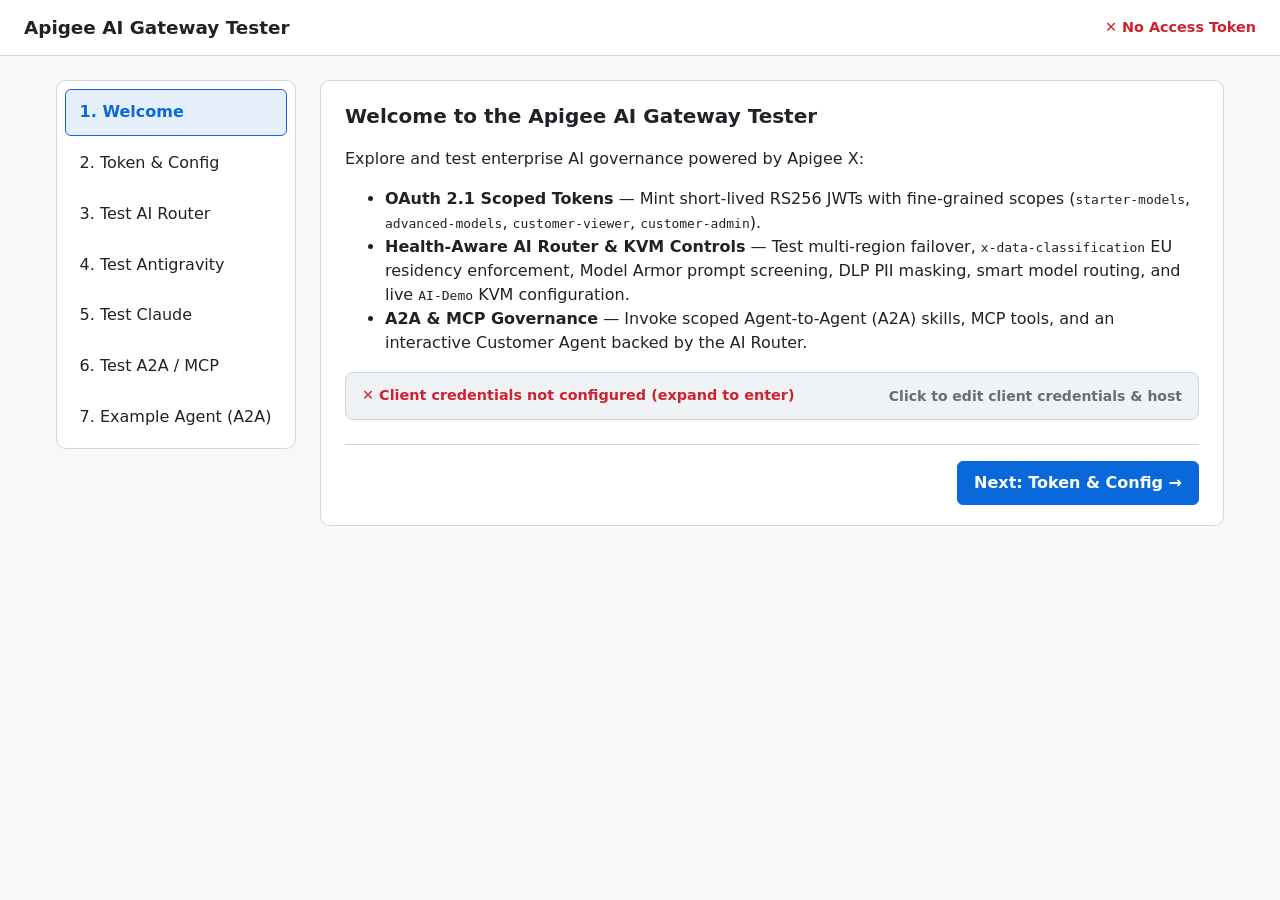
==== commit 30e91ab2: "updated" ====
--- a/public/tester.html
+++ b/public/tester.html
@@ -488,7 +488,7 @@
         <button id="tab-token" class="nav-tab" role="tab" type="button" aria-selected="false" aria-controls="panel-token">2. Token &amp; Config</button>
         <button id="tab-router" class="nav-tab" role="tab" type="button" aria-selected="false" aria-controls="panel-router">3. Test AI Router</button>
         <button id="tab-antigravity" class="nav-tab" role="tab" type="button" aria-selected="false" aria-controls="panel-antigravity">4. Test Antigravity</button>
-        <button id="tab-claude" class="nav-tab" role="tab" type="button" aria-selected="false" aria-controls="panel-claude">5. Test Claude Code</button>
+        <button id="tab-claude" class="nav-tab" role="tab" type="button" aria-selected="false" aria-controls="panel-claude">5. Test Claude</button>
         <button id="tab-a2amcp" class="nav-tab" role="tab" type="button" aria-selected="false" aria-controls="panel-a2amcp">6. Test A2A / MCP</button>
         <button id="tab-agent" class="nav-tab" role="tab" type="button" aria-selected="false" aria-controls="panel-agent">7. Example Agent (A2A)</button>
       </div>
@@ -815,10 +815,7 @@
         </div>
 
         <div class="row" style="justify-content: space-between; margin-bottom: 0.65rem;">
-          <label class="radio-option" style="margin: 0;">
-            <input type="checkbox" id="agyLiveMode">
-            Send prompts to live <code>/antigravity</code> Apigee proxy
-          </label>
+          <span class="hint" style="margin: 0;">All prompts go through the live <code>/antigravity</code> Apigee proxy.</span>
           <button id="agyClearBtn" type="button">Clear Terminal</button>
         </div>
 
@@ -843,13 +840,13 @@
         </div>
 
         <div class="panel-footer">
-          <button type="button" class="primary" data-next-tab="tab-claude">Next: Test Claude Code →</button>
+          <button type="button" class="primary" data-next-tab="tab-claude">Next: Test Claude →</button>
         </div>
       </section>
 
-      <!-- Tab 5: Test Claude Code -->
+      <!-- Tab 5: Test Claude -->
       <section id="panel-claude" class="panel" role="tabpanel" aria-labelledby="tab-claude" hidden>
-        <h2>Test Claude Code</h2>
+        <h2>Test Claude</h2>
         <div class="auth-banner" data-auth-warning hidden>Get an access token on the Token &amp; Config tab first.</div>
         <p class="hint">
           Launch Claude Code from the terminal or desktop via <code>ai-platform-claude</code> (<code>/claude</code>), or try the interactive CLI simulator below.
@@ -871,10 +868,7 @@
         </div>
 
         <div class="row" style="justify-content: space-between; margin-bottom: 0.65rem;">
-          <label class="radio-option" style="margin: 0;">
-            <input type="checkbox" id="claudeLiveMode">
-            Send prompts to live <code>/claude</code> Apigee proxy
-          </label>
+          <span class="hint" style="margin: 0;">All prompts go through the live <code>/claude</code> Apigee proxy.</span>
           <button id="claudeClearBtn" type="button">Clear Terminal</button>
         </div>
 
@@ -2036,7 +2030,6 @@
       const formEl = document.getElementById(config.formId);
       const inputEl = document.getElementById(config.inputId);
       const clearBtn = document.getElementById(config.clearBtnId);
-      const liveCheckbox = document.getElementById(config.liveId);
       const modelBadge = document.getElementById(config.badgeId);
       let currentModel = config.defaultModel;
 
@@ -2079,7 +2072,7 @@
         }
         if (trimmed === "/help" || trimmed === `${config.bin} --help`) {
           appendLine(
-            `Commands:\n  ${config.bin} --version       Show CLI version\n  /status                Show gateway URL, token & active model\n  /model <name>          Switch active model\n  /clear                 Clear terminal output\n  <prompt>               Run a prompt (simulated or live via ${config.proxyPath})`,
+            `Commands:\n  ${config.bin} --version       Show CLI version\n  /status                Show gateway URL, token & active model\n  /model <name>          Switch active model\n  /clear                 Clear terminal output\n  <prompt>               Send a prompt through live Apigee proxy ${config.proxyPath}`,
             "terminal-line-muted"
           );
           return;
@@ -2091,7 +2084,7 @@
         if (trimmed === "/status") {
           const token = getAccessToken();
           appendLine(
-            `Gateway: ${getApigeeHost()}${config.proxyPath}\nModel:   ${currentModel}\nAuth:    ${token ? "Bearer token active" : "No token (configure in Step 2)"}\nMode:    ${liveCheckbox.checked ? "Live Apigee proxy" : "Simulated local CLI"}`,
+            `Gateway: ${getApigeeHost()}${config.proxyPath}\nModel:   ${currentModel}\nAuth:    ${token ? "Bearer token active" : "No token (configure in Step 2)"}\nMode:    Live Apigee proxy`,
             "terminal-line-ok"
           );
           return;
@@ -2109,26 +2102,21 @@
         }
 
         const promptText = extractPrompt(trimmed);
-        if (liveCheckbox.checked) {
-          const token = getAccessToken();
-          if (!token) {
-            appendLine("✕ No access token found. Get a token in Step 2 (Token & Config) first.", "terminal-line-err");
-            return;
+        const token = getAccessToken();
+        if (!token) {
+          appendLine("✕ No access token found. Get a token in Step 2 (Token & Config) first.", "terminal-line-err");
+          return;
+        }
+        appendLine(`[${config.bin}] Sending request to ${getApigeeHost()}${config.proxyPath} (${currentModel})...`, "terminal-line-muted");
+        try {
+          const res = await config.sendLive(getApigeeHost(), token, currentModel, promptText);
+          if (!res.ok) {
+            appendLine(`✕ HTTP ${res.status}: ${res.text}`, "terminal-line-err");
+          } else {
+            appendLine(res.text, "terminal-line-ok");
           }
-          appendLine(`[${config.bin}] Sending request to ${getApigeeHost()}${config.proxyPath} (${currentModel})...`, "terminal-line-muted");
-          try {
-            const res = await config.sendLive(getApigeeHost(), token, currentModel, promptText);
-            if (!res.ok) {
-              appendLine(`✕ HTTP ${res.status}: ${res.text}`, "terminal-line-err");
-            } else {
-              appendLine(res.text, "terminal-line-ok");
-            }
-          } catch (err) {
-            appendLine(`✕ Request failed: ${err.message}`, "terminal-line-err");
-          }
-        } else {
-          appendLine(`[simulated ${config.bin} • ${currentModel}]`, "terminal-line-muted");
-          appendLine(config.simulateReply(promptText, currentModel), "terminal-line-ok");
+        } catch (err) {
+          appendLine(`✕ Request failed: ${err.message}`, "terminal-line-err");
         }
       }
 
@@ -2155,16 +2143,11 @@
       formId: "agyForm",
       inputId: "agyInput",
       clearBtnId: "agyClearBtn",
-      liveId: "agyLiveMode",
       badgeId: "agyModelBadge",
       defaultModel: "gemini-4-hydrogen",
       proxyPath: "/antigravity",
       banner: "Antigravity CLI v2.4.0 — Apigee Enterprise Gateway (/antigravity)",
       versionText: "antigravity-cli 2.4.0 (gateway: /antigravity)",
-      simulateReply: (prompt, model) =>
-        prompt.toLowerCase().includes("pong")
-          ? "PONG"
-          : `Analyzed "${prompt}" using ${model} via Apigee /antigravity (GoogleAccessToken + LLMTokenQuota).`,
       sendLive: async (host, token, model, prompt) => {
         const url = `${host}/antigravity/v1beta/models/${encodeURIComponent(model)}:generateContent`;
         const resp = await fetch(url, {
@@ -2194,16 +2177,11 @@
       formId: "claudeForm",
       inputId: "claudeInput",
       clearBtnId: "claudeClearBtn",
-      liveId: "claudeLiveMode",
       badgeId: "claudeModelBadge",
       defaultModel: "claude-sonnet-5-5",
       proxyPath: "/claude",
       banner: "Claude Code CLI v2.1.0 — Apigee Enterprise Gateway (/claude)",
       versionText: "claude-code 2.1.0 (Vertex AI via /claude)",
-      simulateReply: (prompt, model) =>
-        prompt.toLowerCase().includes("pong")
-          ? "PONG"
-          : `Processed "${prompt}" with ${model} via Apigee /claude (Vertex AI rawPredict + token cost analytics).`,
       sendLive: async (host, token, model, prompt) => {
         const url = `${host}/claude/projects/default/locations/global/publishers/anthropic/models/${encodeURIComponent(model)}:rawPredict`;
         const resp = await fetch(url, {
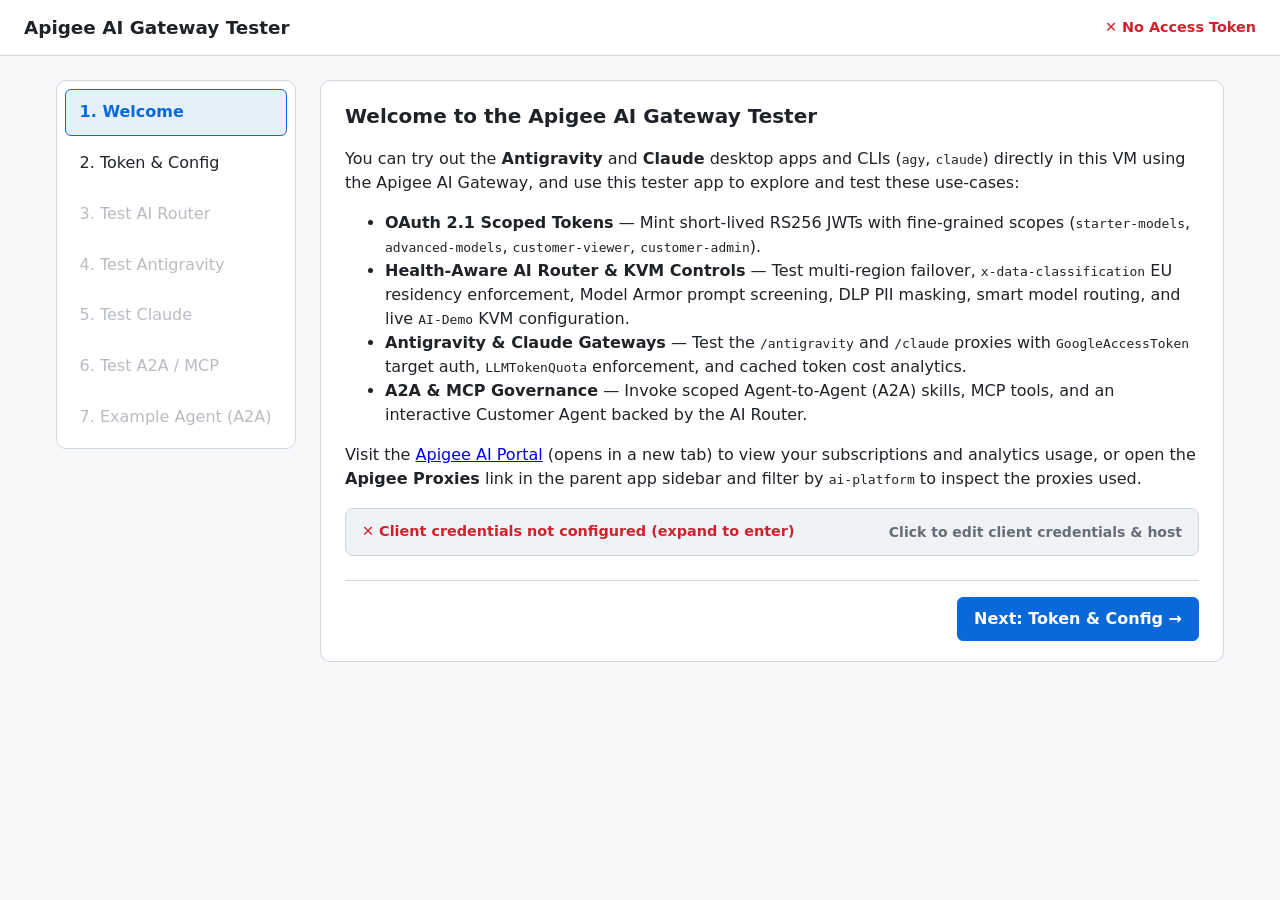
==== commit 426f7b17: "updated welcome page" ====
--- a/public/tester.html
+++ b/public/tester.html
@@ -233,6 +233,7 @@
     }
     button.primary:hover:not(:disabled) { background: var(--accent-hover); }
     button:disabled { opacity: 0.6; cursor: not-allowed; }
+    .nav-tab:disabled { opacity: 0.45; cursor: not-allowed; background: transparent; color: var(--muted); }
     .tooltip-anchor {
       position: relative;
       display: inline-flex;
@@ -486,11 +487,11 @@
       <div class="nav-tabs" role="tablist" aria-orientation="vertical">
         <button id="tab-welcome" class="nav-tab" role="tab" type="button" aria-selected="true" aria-controls="panel-welcome">1. Welcome</button>
         <button id="tab-token" class="nav-tab" role="tab" type="button" aria-selected="false" aria-controls="panel-token">2. Token &amp; Config</button>
-        <button id="tab-router" class="nav-tab" role="tab" type="button" aria-selected="false" aria-controls="panel-router">3. Test AI Router</button>
-        <button id="tab-antigravity" class="nav-tab" role="tab" type="button" aria-selected="false" aria-controls="panel-antigravity">4. Test Antigravity</button>
-        <button id="tab-claude" class="nav-tab" role="tab" type="button" aria-selected="false" aria-controls="panel-claude">5. Test Claude</button>
-        <button id="tab-a2amcp" class="nav-tab" role="tab" type="button" aria-selected="false" aria-controls="panel-a2amcp">6. Test A2A / MCP</button>
-        <button id="tab-agent" class="nav-tab" role="tab" type="button" aria-selected="false" aria-controls="panel-agent">7. Example Agent (A2A)</button>
+        <button id="tab-router" class="nav-tab" role="tab" type="button" aria-selected="false" aria-controls="panel-router" disabled title="Get an access token in Step 2 first">3. Test AI Router</button>
+        <button id="tab-antigravity" class="nav-tab" role="tab" type="button" aria-selected="false" aria-controls="panel-antigravity" disabled title="Get an access token in Step 2 first">4. Test Antigravity</button>
+        <button id="tab-claude" class="nav-tab" role="tab" type="button" aria-selected="false" aria-controls="panel-claude" disabled title="Get an access token in Step 2 first">5. Test Claude</button>
+        <button id="tab-a2amcp" class="nav-tab" role="tab" type="button" aria-selected="false" aria-controls="panel-a2amcp" disabled title="Get an access token in Step 2 first">6. Test A2A / MCP</button>
+        <button id="tab-agent" class="nav-tab" role="tab" type="button" aria-selected="false" aria-controls="panel-agent" disabled title="Get an access token in Step 2 first">7. Example Agent (A2A)</button>
       </div>
     </aside>
 
@@ -499,13 +500,17 @@
       <section id="panel-welcome" class="panel" role="tabpanel" aria-labelledby="tab-welcome">
         <h2>Welcome to the Apigee AI Gateway Tester</h2>
         <p>
-          Explore and test enterprise AI governance powered by Apigee X:
+          You can try out the <strong>Antigravity</strong> and <strong>Claude</strong> desktop apps and CLIs (<code>agy</code>, <code>claude</code>) directly in this VM using the Apigee AI Gateway, and use this tester app to explore and test these use-cases:
         </p>
         <ul>
           <li><strong>OAuth 2.1 Scoped Tokens</strong> — Mint short-lived RS256 JWTs with fine-grained scopes (<code>starter-models</code>, <code>advanced-models</code>, <code>customer-viewer</code>, <code>customer-admin</code>).</li>
           <li><strong>Health-Aware AI Router &amp; KVM Controls</strong> — Test multi-region failover, <code>x-data-classification</code> EU residency enforcement, Model Armor prompt screening, DLP PII masking, smart model routing, and live <code>AI-Demo</code> KVM configuration.</li>
+          <li><strong>Antigravity &amp; Claude Gateways</strong> — Test the <code>/antigravity</code> and <code>/claude</code> proxies with <code>GoogleAccessToken</code> target auth, <code>LLMTokenQuota</code> enforcement, and cached token cost analytics.</li>
           <li><strong>A2A &amp; MCP Governance</strong> — Invoke scoped Agent-to-Agent (A2A) skills, MCP tools, and an interactive Customer Agent backed by the AI Router.</li>
         </ul>
+        <p>
+          Visit the <a id="portalLink" href="https://api.apigee-bap7.agenticplatform.dev/portal" target="_blank" rel="noopener noreferrer">Apigee AI Portal</a> (opens in a new tab) to view your subscriptions and analytics usage, or open the <strong>Apigee Proxies</strong> link in the parent app sidebar and filter by <code>ai-platform</code> to inspect the proxies used.
+        </p>
 
         <details id="credentialsDetails" class="creds-details">
           <summary id="credentialsSummary">
@@ -1040,8 +1045,13 @@
     // --- Tab switching (with keyboard arrow support) ---
     const tabButtons = Array.from(document.querySelectorAll('[role="tab"]'));
     const tabPanels = Array.from(document.querySelectorAll('[role="tabpanel"]'));
+    const GATED_TAB_IDS = new Set(["tab-router", "tab-antigravity", "tab-claude", "tab-a2amcp", "tab-agent"]);
 
     function activateTab(tabId) {
+      const targetBtn = document.getElementById(tabId);
+      if (targetBtn && targetBtn.disabled) {
+        tabId = "tab-token";
+      }
       tabButtons.forEach((btn) => {
         const isSelected = btn.id === tabId;
         btn.setAttribute("aria-selected", isSelected ? "true" : "false");
@@ -1055,16 +1065,21 @@
     }
 
     tabButtons.forEach((btn, idx) => {
-      btn.addEventListener("click", () => activateTab(btn.id));
+      btn.addEventListener("click", () => {
+        if (!btn.disabled) activateTab(btn.id);
+      });
       btn.addEventListener("keydown", (e) => {
+        const enabledTabs = tabButtons.filter((b) => !b.disabled);
+        const curIdx = enabledTabs.indexOf(btn);
+        if (curIdx === -1) return;
         if (e.key === "ArrowDown" || e.key === "ArrowRight") {
           e.preventDefault();
-          const next = tabButtons[(idx + 1) % tabButtons.length];
+          const next = enabledTabs[(curIdx + 1) % enabledTabs.length];
           activateTab(next.id);
           next.focus();
         } else if (e.key === "ArrowUp" || e.key === "ArrowLeft") {
           e.preventDefault();
-          const prev = tabButtons[(idx - 1 + tabButtons.length) % tabButtons.length];
+          const prev = enabledTabs[(curIdx - 1 + enabledTabs.length) % enabledTabs.length];
           activateTab(prev.id);
           prev.focus();
         }
@@ -1227,6 +1242,22 @@
         tokenClaims.textContent = "";
       }
       authWarnings.forEach((el) => { el.hidden = hasToken; });
+      tabButtons.forEach((btn) => {
+        if (GATED_TAB_IDS.has(btn.id)) {
+          btn.disabled = !hasToken;
+          if (hasToken) {
+            btn.removeAttribute("title");
+          } else {
+            btn.setAttribute("title", "Get an access token in Step 2 first");
+          }
+        }
+      });
+      if (!hasToken) {
+        const activeBtn = tabButtons.find((b) => b.getAttribute("aria-selected") === "true");
+        if (activeBtn && GATED_TAB_IDS.has(activeBtn.id)) {
+          activateTab("tab-token");
+        }
+      }
       if (nextRouterBtn) {
         nextRouterBtn.disabled = !hasToken;
         if (hasToken) {
@@ -2256,6 +2287,17 @@
       clientIdInput.value = getClientId();
       clientSecretInput.value = getClientSecret();
       apigeeHostInput.value = getApigeeHost();
+      const portalLink = document.getElementById("portalLink");
+      if (portalLink) {
+        portalLink.href = `${getApigeeHost()}/portal`;
+        fetch("/api/me")
+          .then((r) => (r.ok ? r.json() : null))
+          .then((data) => {
+            const portal = data?.links?.find((l) => l.name === "Apigee AI Portal" && l.url);
+            if (portal) portalLink.href = portal.url;
+          })
+          .catch(() => {});
+      }
       updateCredentialsSummary();
       applyAgentPreset();
       restoreScopeSelections();
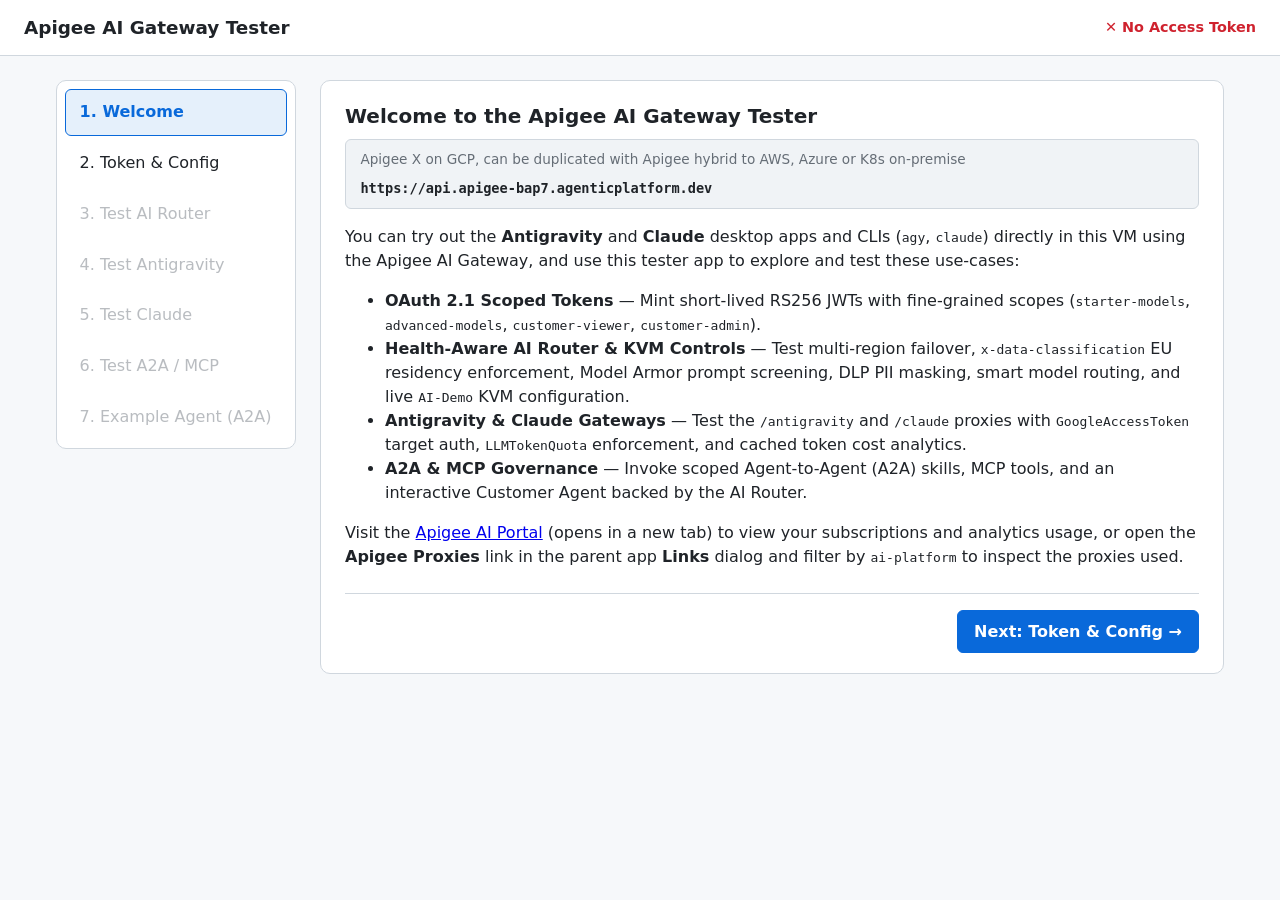
==== commit ffe5c854: "updated frontend with cURL commands" ====
--- a/public/tester.html
+++ b/public/tester.html
@@ -467,6 +467,48 @@
       padding: 0.25rem 0;
       outline: none;
     }
+    .gateway-banner {
+      display: flex;
+      flex-wrap: wrap;
+      align-items: center;
+      justify-content: space-between;
+      gap: 0.5rem 1rem;
+      padding: 0.6rem 0.9rem;
+      margin-bottom: 1rem;
+      border-radius: 6px;
+      border: 1px solid var(--border);
+      background: var(--code-bg);
+      font-size: 0.85rem;
+    }
+    .gateway-label {
+      color: var(--muted);
+      font-weight: 500;
+    }
+    .gateway-url {
+      font-weight: 600;
+    }
+    .curl-box {
+      margin-top: 1.25rem;
+      border: 1px solid var(--border);
+      border-radius: 8px;
+      padding: 0.85rem 1rem;
+      background: var(--code-bg);
+    }
+    .curl-header {
+      display: flex;
+      align-items: center;
+      justify-content: space-between;
+      gap: 0.5rem;
+      margin-bottom: 0.5rem;
+    }
+    .curl-header h3 {
+      margin: 0;
+      font-size: 0.9rem;
+    }
+    .curl-box pre {
+      margin: 0;
+      background: var(--surface);
+    }
     [hidden] { display: none !important; }
   </style>
 </head>
@@ -499,6 +541,10 @@
       <!-- Tab 1: Welcome -->
       <section id="panel-welcome" class="panel" role="tabpanel" aria-labelledby="tab-welcome">
         <h2>Welcome to the Apigee AI Gateway Tester</h2>
+        <div class="gateway-banner">
+          <span class="gateway-label">Apigee X on GCP, can be duplicated with Apigee hybrid to AWS, Azure or K8s on-premise</span>
+          <code class="gateway-url" data-gateway-url></code>
+        </div>
         <p>
           You can try out the <strong>Antigravity</strong> and <strong>Claude</strong> desktop apps and CLIs (<code>agy</code>, <code>claude</code>) directly in this VM using the Apigee AI Gateway, and use this tester app to explore and test these use-cases:
         </p>
@@ -509,43 +555,8 @@
           <li><strong>A2A &amp; MCP Governance</strong> — Invoke scoped Agent-to-Agent (A2A) skills, MCP tools, and an interactive Customer Agent backed by the AI Router.</li>
         </ul>
         <p>
-          Visit the <a id="portalLink" href="https://api.apigee-bap7.agenticplatform.dev/portal" target="_blank" rel="noopener noreferrer">Apigee AI Portal</a> (opens in a new tab) to view your subscriptions and analytics usage, or open the <strong>Apigee Proxies</strong> link in the parent app sidebar and filter by <code>ai-platform</code> to inspect the proxies used.
+          Visit the <a id="portalLink" href="https://api.apigee-bap7.agenticplatform.dev/portal" target="_blank" rel="noopener noreferrer">Apigee AI Portal</a> (opens in a new tab) to view your subscriptions and analytics usage, or open the <strong>Apigee Proxies</strong> link in the parent app <strong>Links</strong> dialog and filter by <code>ai-platform</code> to inspect the proxies used.
         </p>
-
-        <details id="credentialsDetails" class="creds-details">
-          <summary id="credentialsSummary">
-            <span id="credentialsSummaryText" class="status ok">✓ Using logged in user credentials.</span>
-            <span class="hint" style="margin: 0;">Click to edit client credentials &amp; host</span>
-          </summary>
-
-          <form id="credentialsForm" action="#" method="POST">
-            <div class="grid-2">
-              <div class="field">
-                <label for="clientIdInput">Client ID</label>
-                <input type="text" id="clientIdInput" name="clientIdInput" autocomplete="off" placeholder="Enter OAuth client_id" required>
-              </div>
-              <div class="field">
-                <label for="clientSecretInput">Client Secret</label>
-                <div class="input-with-action">
-                  <input type="password" id="clientSecretInput" name="clientSecretInput" autocomplete="off" placeholder="Enter OAuth client_secret" required>
-                  <button id="toggleSecretBtn" type="button" aria-label="Show client secret">Show</button>
-                </div>
-              </div>
-            </div>
-
-            <div class="field">
-              <label for="apigeeHostInput">Apigee Host</label>
-              <input type="url" id="apigeeHostInput" name="apigeeHostInput" required aria-describedby="apigeeHostHelp">
-              <span id="apigeeHostHelp" class="hint">Base URL for OAuth <code>/token</code> and all Apigee proxy calls (e.g. <code>https://api.apigee-bap7.agenticplatform.dev</code>).</span>
-            </div>
-
-            <div class="row">
-              <button id="saveCredentialsBtn" type="submit" class="primary">Save Credentials &amp; Host</button>
-              <button id="clearCredentialsBtn" type="button">Clear Credentials</button>
-              <span id="credentialsSaveStatus" class="status" aria-live="polite"></span>
-            </div>
-          </form>
-        </details>
 
         <div class="panel-footer">
           <button type="button" class="primary" data-next-tab="tab-token">Next: Token &amp; Config →</button>
@@ -555,9 +566,15 @@
       <!-- Tab 2: Token & KVM Management -->
       <section id="panel-token" class="panel" role="tabpanel" aria-labelledby="tab-token" hidden>
         <h2>Token &amp; KVM Configuration</h2>
+        <div class="gateway-banner">
+          <span class="gateway-label">Apigee X on GCP, can be duplicated with Apigee hybrid to AWS, Azure or K8s on-premise</span>
+          <code class="gateway-url" data-gateway-url></code>
+        </div>
         <p class="hint">
           Select OAuth 2.1 scopes to obtain a JWT from <code>/token</code>, and manage <code>AI-Demo</code> KVM properties.
         </p>
+
+        <form id="credentialsForm" action="#" method="POST" hidden></form>
 
         <form id="tokenForm" action="#" method="POST">
           <fieldset>
@@ -596,6 +613,40 @@
               <label for="extraScopes">Additional Scopes (optional, space-separated)</label>
               <input type="text" id="extraScopes" name="extraScopes" placeholder="e.g. mcp">
             </div>
+
+            <details id="credentialsDetails" class="creds-details" style="margin-bottom: 1rem;">
+              <summary id="credentialsSummary">
+                <span id="credentialsSummaryText" class="status ok">✓ Using logged in user credentials.</span>
+                <span class="hint" style="margin: 0;">Click to edit client credentials &amp; host</span>
+              </summary>
+
+              <div class="grid-2">
+                <div class="field">
+                  <label for="clientIdInput">Client ID</label>
+                  <input type="text" id="clientIdInput" name="clientIdInput" form="credentialsForm" autocomplete="off" placeholder="Enter OAuth client_id" required>
+                </div>
+                <div class="field">
+                  <label for="clientSecretInput">Client Secret</label>
+                  <div class="input-with-action">
+                    <input type="password" id="clientSecretInput" name="clientSecretInput" form="credentialsForm" autocomplete="off" placeholder="Enter OAuth client_secret" required>
+                    <button id="toggleSecretBtn" type="button" aria-label="Show client secret">Show</button>
+                  </div>
+                </div>
+              </div>
+
+              <div class="field">
+                <label for="apigeeHostInput">Apigee Host</label>
+                <input type="url" id="apigeeHostInput" name="apigeeHostInput" form="credentialsForm" required aria-describedby="apigeeHostHelp">
+                <span id="apigeeHostHelp" class="hint">Base URL for OAuth <code>/token</code> and all Apigee proxy calls (e.g. <code>https://api.apigee-bap7.agenticplatform.dev</code>).</span>
+              </div>
+
+              <div class="row">
+                <button id="saveCredentialsBtn" type="submit" form="credentialsForm" class="primary">Save Credentials &amp; Host</button>
+                <button id="clearCredentialsBtn" type="button">Clear Credentials</button>
+                <span id="credentialsSaveStatus" class="status" aria-live="polite"></span>
+              </div>
+            </details>
+
             <div class="row">
               <button id="getTokenBtn" type="submit" class="primary">Get Access Token</button>
               <span id="nextRouterWrap" class="tooltip-anchor" tabindex="0">
@@ -718,6 +769,10 @@
       <!-- Tab 2: Test AI Router -->
       <section id="panel-router" class="panel" role="tabpanel" aria-labelledby="tab-router" hidden>
         <h2>Test AI Router</h2>
+        <div class="gateway-banner">
+          <span class="gateway-label">Apigee X on GCP, can be duplicated with Apigee hybrid to AWS, Azure or K8s on-premise</span>
+          <code class="gateway-url" data-gateway-url></code>
+        </div>
         <div class="auth-banner" data-auth-warning hidden>Get an access token on the Token &amp; Config tab first.</div>
         <p class="hint">
           Calls <code>ai-platform-router</code> with your token &amp; prompt configuration.
@@ -791,6 +846,14 @@
           <pre id="modelResponseOutput"></pre>
         </div>
 
+        <div class="curl-box">
+          <div class="curl-header">
+            <h3>cURL Command</h3>
+            <button type="button" data-copy-curl="routerCurlOutput">Copy cURL</button>
+          </div>
+          <pre id="routerCurlOutput"></pre>
+        </div>
+
         <div class="panel-footer">
           <button type="button" class="primary" data-next-tab="tab-antigravity">Next: Test Antigravity →</button>
         </div>
@@ -799,6 +862,10 @@
       <!-- Tab 4: Test Antigravity -->
       <section id="panel-antigravity" class="panel" role="tabpanel" aria-labelledby="tab-antigravity" hidden>
         <h2>Test Antigravity</h2>
+        <div class="gateway-banner">
+          <span class="gateway-label">Apigee X on GCP, can be duplicated with Apigee hybrid to AWS, Azure or K8s on-premise</span>
+          <code class="gateway-url" data-gateway-url></code>
+        </div>
         <div class="auth-banner" data-auth-warning hidden>Get an access token on the Token &amp; Config tab first.</div>
         <p class="hint">
           Launch Google Antigravity from the desktop or terminal via <code>ai-platform-antigravity</code> (<code>/antigravity</code>), or try the interactive CLI simulator below.
@@ -844,6 +911,14 @@
           </form>
         </div>
 
+        <div class="curl-box">
+          <div class="curl-header">
+            <h3>cURL Command</h3>
+            <button type="button" data-copy-curl="agyCurlOutput">Copy cURL</button>
+          </div>
+          <pre id="agyCurlOutput"></pre>
+        </div>
+
         <div class="panel-footer">
           <button type="button" class="primary" data-next-tab="tab-claude">Next: Test Claude →</button>
         </div>
@@ -852,6 +927,10 @@
       <!-- Tab 5: Test Claude -->
       <section id="panel-claude" class="panel" role="tabpanel" aria-labelledby="tab-claude" hidden>
         <h2>Test Claude</h2>
+        <div class="gateway-banner">
+          <span class="gateway-label">Apigee X on GCP, can be duplicated with Apigee hybrid to AWS, Azure or K8s on-premise</span>
+          <code class="gateway-url" data-gateway-url></code>
+        </div>
         <div class="auth-banner" data-auth-warning hidden>Get an access token on the Token &amp; Config tab first.</div>
         <p class="hint">
           Launch Claude Code from the terminal or desktop via <code>ai-platform-claude</code> (<code>/claude</code>), or try the interactive CLI simulator below.
@@ -897,6 +976,14 @@
           </form>
         </div>
 
+        <div class="curl-box">
+          <div class="curl-header">
+            <h3>cURL Commands (Vertex AI &amp; Messages API)</h3>
+            <button type="button" data-copy-curl="claudeCurlOutput">Copy cURL</button>
+          </div>
+          <pre id="claudeCurlOutput"></pre>
+        </div>
+
         <div class="panel-footer">
           <button type="button" class="primary" data-next-tab="tab-a2amcp">Next: Test A2A / MCP →</button>
         </div>
@@ -905,6 +992,10 @@
       <!-- Tab 6: Test A2A / MCP -->
       <section id="panel-a2amcp" class="panel" role="tabpanel" aria-labelledby="tab-a2amcp" hidden>
         <h2>Test Customer A2A &amp; MCP</h2>
+        <div class="gateway-banner">
+          <span class="gateway-label">Apigee X on GCP, can be duplicated with Apigee hybrid to AWS, Azure or K8s on-premise</span>
+          <code class="gateway-url" data-gateway-url></code>
+        </div>
         <div class="auth-banner" data-auth-warning hidden>Get an access token on the Token &amp; Config tab first.</div>
         <p class="hint">
           Tests <code>customers-a2a-v1</code> and <code>customers-mcp-v1</code> with your configured API key.
@@ -941,6 +1032,14 @@
           <pre id="agentResponseOutput"></pre>
         </div>
 
+        <div class="curl-box">
+          <div class="curl-header">
+            <h3>cURL Command</h3>
+            <button type="button" data-copy-curl="a2amcpCurlOutput">Copy cURL</button>
+          </div>
+          <pre id="a2amcpCurlOutput"></pre>
+        </div>
+
         <div class="panel-footer">
           <button type="button" class="primary" data-next-tab="tab-agent">Next: Example Agent →</button>
         </div>
@@ -954,6 +1053,11 @@
             <span class="hint" style="margin-top: 0;">Uses the AI Router Model API to plan and invoke A2A skills using your configured API key.</span>
           </div>
           <button id="newChatBtn" type="button">New Chat</button>
+        </div>
+
+        <div class="gateway-banner">
+          <span class="gateway-label">Apigee X on GCP, can be duplicated with Apigee hybrid to AWS, Azure or K8s on-premise</span>
+          <code class="gateway-url" data-gateway-url></code>
         </div>
 
         <div class="auth-banner" data-auth-warning hidden>Get an access token on the Token &amp; Config tab first.</div>
@@ -993,6 +1097,14 @@
           </div>
           <button id="sendChatBtn" type="submit" class="primary">Send Message</button>
         </form>
+
+        <div class="curl-box">
+          <div class="curl-header">
+            <h3>cURL Commands</h3>
+            <button type="button" data-copy-curl="agentCurlOutput">Copy cURL</button>
+          </div>
+          <pre id="agentCurlOutput"></pre>
+        </div>
       </section>
     </main>
   </div>
@@ -1270,6 +1382,7 @@
           if (nextRouterTooltip) nextRouterTooltip.hidden = false;
         }
       }
+      if (typeof updateAllCurlCommands === "function") updateAllCurlCommands();
     }
 
     if (nextRouterWrap) {
@@ -2128,6 +2241,7 @@
             currentModel = nextModel;
             modelBadge.textContent = `model: ${currentModel}`;
             appendLine(`✓ Switched model to ${currentModel}`, "terminal-line-ok");
+            if (typeof updateAllCurlCommands === "function") updateAllCurlCommands();
           }
           return;
         }
@@ -2164,7 +2278,7 @@
       });
 
       printBanner();
-      return { runCommand };
+      return { runCommand, getModel: () => currentModel };
     }
 
     const agySim = createCliSimulator({
@@ -2248,6 +2362,165 @@
       });
     });
 
+    // --- Gateway URL Banners & Live cURL Previews ---
+    function updateGatewayUrlDisplays() {
+      const host = getApigeeHost();
+      document.querySelectorAll("[data-gateway-url]").forEach((el) => {
+        el.textContent = host;
+      });
+    }
+
+    function shellQuoteSingle(str) {
+      return `'${String(str).replace(/'/g, "'\\''")}'`;
+    }
+
+    function updateAllCurlCommands() {
+      const host = getApigeeHost();
+      const token = getAccessToken() || "<YOUR_ACCESS_TOKEN>";
+
+      // Tab 3: Test AI Router
+      const routerCurlEl = document.getElementById("routerCurlOutput");
+      if (routerCurlEl) {
+        const headerFlags = [
+          `-H "Content-Type: application/json"`,
+          `-H "Authorization: Bearer ${token}"`
+        ];
+        if (forceEuCheckbox.checked) headerFlags.push(`-H "x-data-classification: true"`);
+        if (screenPromptCheckbox.checked) headerFlags.push(`-H "x-screen-prompt: true"`);
+        if (maskPromptCheckbox.checked) headerFlags.push(`-H "x-mask-prompt: true"`);
+        const body = JSON.stringify({
+          model: modelNameSelect.value,
+          stream: modelStreamCheckbox.checked,
+          messages: [{ role: "user", content: modelPromptInput.value || "Respond with PONG." }]
+        });
+        routerCurlEl.textContent =
+          `curl -sS -X POST "${host}${routerEndpointSelect.value}" \\\n` +
+          `  ${headerFlags.join(" \\\n  ")} \\\n` +
+          `  -d ${shellQuoteSingle(body)}`;
+      }
+
+      // Tab 4: Test Antigravity
+      const agyCurlEl = document.getElementById("agyCurlOutput");
+      if (agyCurlEl) {
+        const agyModel = agySim.getModel();
+        const agyBody = JSON.stringify({
+          contents: [{ role: "user", parts: [{ text: "Respond with PONG." }] }]
+        });
+        agyCurlEl.textContent =
+          `curl -sS -X POST "${host}/antigravity/v1beta/models/${encodeURIComponent(agyModel)}:generateContent" \\\n` +
+          `  -H "Content-Type: application/json" \\\n` +
+          `  -H "Authorization: Bearer ${token}" \\\n` +
+          `  -d ${shellQuoteSingle(agyBody)}`;
+      }
+
+      // Tab 5: Test Claude
+      const claudeCurlEl = document.getElementById("claudeCurlOutput");
+      if (claudeCurlEl) {
+        const claudeModel = claudeSim.getModel();
+        const vertexBody = JSON.stringify({
+          anthropic_version: "vertex-2023-10-16",
+          max_tokens: 512,
+          messages: [{ role: "user", content: "Respond with PONG." }]
+        });
+        const messagesBody = JSON.stringify({
+          model: claudeModel,
+          max_tokens: 512,
+          messages: [{ role: "user", content: "Respond with PONG." }]
+        });
+        claudeCurlEl.textContent =
+          `# Vertex AI format:\n` +
+          `curl -sS -X POST "${host}/claude/projects/default/locations/global/publishers/anthropic/models/${encodeURIComponent(claudeModel)}:rawPredict" \\\n` +
+          `  -H "Content-Type: application/json" \\\n` +
+          `  -H "Authorization: Bearer ${token}" \\\n` +
+          `  -d ${shellQuoteSingle(vertexBody)}\n\n` +
+          `# Anthropic Messages API format:\n` +
+          `curl -sS -X POST "${host}/claude/v1/messages?beta=true" \\\n` +
+          `  -H "Content-Type: application/json" \\\n` +
+          `  -H "Authorization: Bearer ${token}" \\\n` +
+          `  -d ${shellQuoteSingle(messagesBody)}`;
+      }
+
+      // Tab 6: Test A2A / MCP
+      const a2amcpCurlEl = document.getElementById("a2amcpCurlOutput");
+      if (a2amcpCurlEl) {
+        const presets = getAgentPresets();
+        const preset = presets[agentPresetSelect.value] || presets.a2a_card;
+        const targetUrl = agentUrlInput.value.trim() || preset.url;
+        if (preset.method === "GET") {
+          a2amcpCurlEl.textContent =
+            `curl -sS "${targetUrl}" \\\n` +
+            `  -H "Authorization: Bearer ${token}"`;
+        } else {
+          const payload = (agentBodyInput.value || preset.body || "{}").trim();
+          a2amcpCurlEl.textContent =
+            `curl -sS -X POST "${targetUrl}" \\\n` +
+            `  -H "Content-Type: application/json" \\\n` +
+            `  -H "Authorization: Bearer ${token}" \\\n` +
+            `  -d ${shellQuoteSingle(payload)}`;
+        }
+      }
+
+      // Tab 7: Example Agent (A2A)
+      const agentCurlEl = document.getElementById("agentCurlOutput");
+      if (agentCurlEl) {
+        const chatBody = JSON.stringify({
+          model: chatModelSelect.value,
+          stream: false,
+          messages: [{ role: "user", content: chatInput.value.trim() || "List our active customers" }]
+        });
+        agentCurlEl.textContent =
+          `# 1. Discover A2A Agent Card:\n` +
+          `curl -sS "${host}${API_CONFIG.a2aPath}/.well-known/agent.json" \\\n` +
+          `  -H "Authorization: Bearer ${token}"\n\n` +
+          `# 2. Plan with AI Router:\n` +
+          `curl -sS -X POST "${host}${chatRouterEndpoint.value}" \\\n` +
+          `  -H "Content-Type: application/json" \\\n` +
+          `  -H "Authorization: Bearer ${token}" \\\n` +
+          `  -d ${shellQuoteSingle(chatBody)}`;
+      }
+    }
+
+    [
+      routerEndpointSelect,
+      modelNameSelect,
+      modelStreamCheckbox,
+      forceEuCheckbox,
+      screenPromptCheckbox,
+      maskPromptCheckbox,
+      modelPromptInput,
+      agentPresetSelect,
+      agentUrlInput,
+      agentBodyInput,
+      chatRouterEndpoint,
+      chatModelSelect,
+      chatInput,
+      apigeeHostInput
+    ].forEach((node) => {
+      if (!node) return;
+      node.addEventListener("input", () => {
+        updateGatewayUrlDisplays();
+        updateAllCurlCommands();
+      });
+      node.addEventListener("change", () => {
+        updateGatewayUrlDisplays();
+        updateAllCurlCommands();
+      });
+    });
+
+    document.querySelectorAll("[data-copy-curl]").forEach((btn) => {
+      btn.addEventListener("click", async () => {
+        const targetId = btn.getAttribute("data-copy-curl");
+        const pre = targetId ? document.getElementById(targetId) : null;
+        if (!pre) return;
+        try {
+          await navigator.clipboard.writeText(pre.textContent || "");
+          const prev = btn.textContent;
+          btn.textContent = "Copied!";
+          setTimeout(() => { btn.textContent = prev; }, 1500);
+        } catch (_) {}
+      });
+    });
+
     // Initialize on page load
     (() => {
       const url = new URL(window.location.href);
@@ -2287,6 +2560,8 @@
       clientIdInput.value = getClientId();
       clientSecretInput.value = getClientSecret();
       apigeeHostInput.value = getApigeeHost();
+      updateGatewayUrlDisplays();
+      updateAllCurlCommands();
       const portalLink = document.getElementById("portalLink");
       if (portalLink) {
         portalLink.href = `${getApigeeHost()}/portal`;
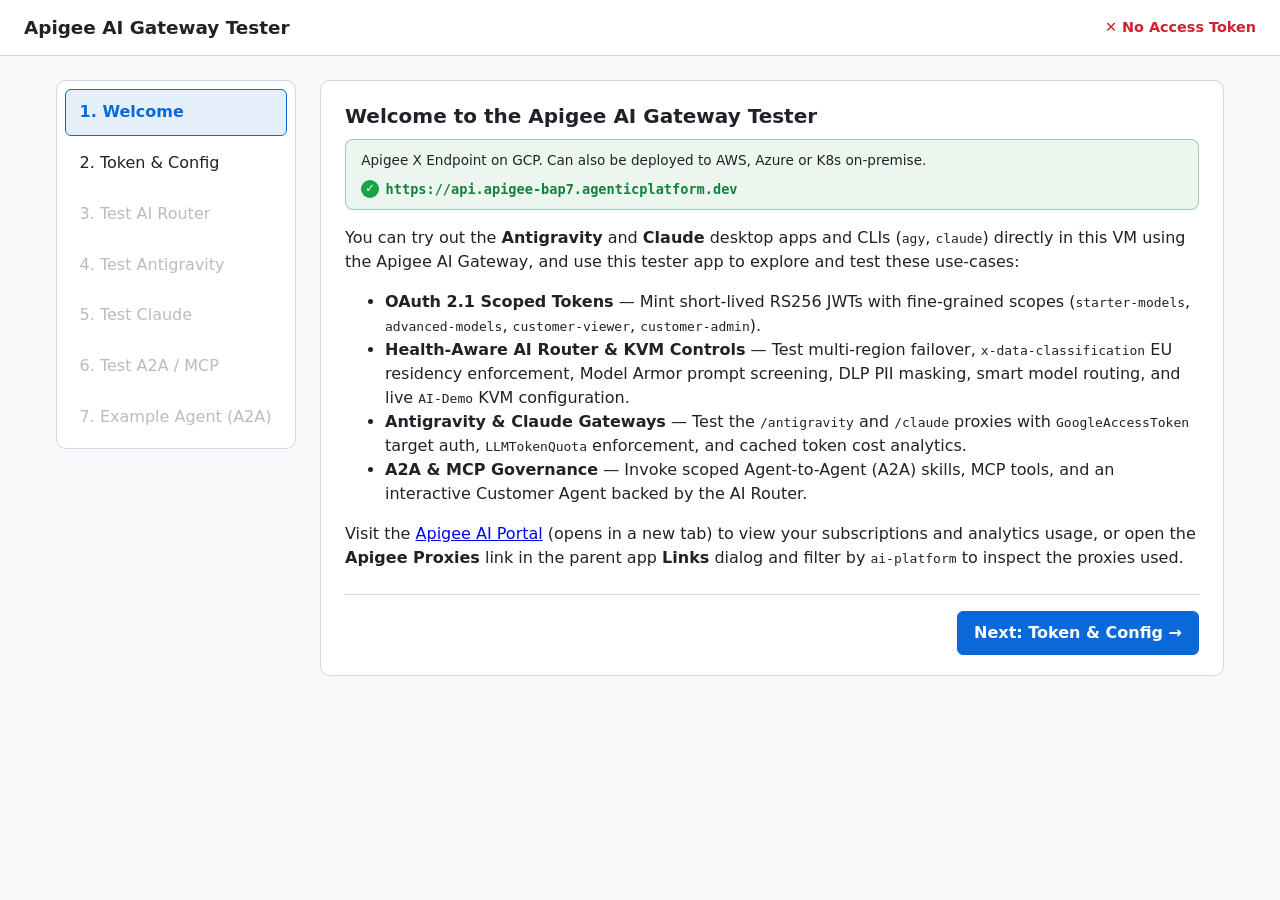
==== commit e9d209a1: "updated" ====
--- a/public/tester.html
+++ b/public/tester.html
@@ -473,19 +473,47 @@
       align-items: center;
       justify-content: space-between;
       gap: 0.5rem 1rem;
-      padding: 0.6rem 0.9rem;
+      padding: 0.65rem 0.95rem;
       margin-bottom: 1rem;
-      border-radius: 6px;
-      border: 1px solid var(--border);
-      background: var(--code-bg);
+      border-radius: 8px;
+      border: 1px solid rgba(26, 127, 55, 0.35);
+      background: rgba(26, 127, 55, 0.08);
       font-size: 0.85rem;
     }
     .gateway-label {
-      color: var(--muted);
+      color: var(--text);
       font-weight: 500;
+    }
+    .gateway-endpoint {
+      display: inline-flex;
+      align-items: center;
+      gap: 0.4rem;
+      color: #15803d;
+      font-weight: 600;
+    }
+    @media (prefers-color-scheme: dark) {
+      .gateway-endpoint {
+        color: #4ade80;
+      }
+    }
+    .gateway-check {
+      display: inline-flex;
+      align-items: center;
+      justify-content: center;
+      width: 18px;
+      height: 18px;
+      border-radius: 50%;
+      background: #16a34a;
+      color: #ffffff;
+      font-size: 0.72rem;
+      font-weight: 700;
+      flex-shrink: 0;
     }
     .gateway-url {
       font-weight: 600;
+      color: inherit;
+      background: transparent;
+      padding: 0;
     }
     .curl-box {
       margin-top: 1.25rem;
@@ -542,8 +570,8 @@
       <section id="panel-welcome" class="panel" role="tabpanel" aria-labelledby="tab-welcome">
         <h2>Welcome to the Apigee AI Gateway Tester</h2>
         <div class="gateway-banner">
-          <span class="gateway-label">Apigee X on GCP, can be duplicated with Apigee hybrid to AWS, Azure or K8s on-premise</span>
-          <code class="gateway-url" data-gateway-url></code>
+          <span class="gateway-label">Apigee X Endpoint on GCP. Can also be deployed to AWS, Azure or K8s on-premise.</span>
+          <span class="gateway-endpoint"><span class="gateway-check" aria-hidden="true">✓</span><code class="gateway-url" data-gateway-url></code></span>
         </div>
         <p>
           You can try out the <strong>Antigravity</strong> and <strong>Claude</strong> desktop apps and CLIs (<code>agy</code>, <code>claude</code>) directly in this VM using the Apigee AI Gateway, and use this tester app to explore and test these use-cases:
@@ -567,8 +595,8 @@
       <section id="panel-token" class="panel" role="tabpanel" aria-labelledby="tab-token" hidden>
         <h2>Token &amp; KVM Configuration</h2>
         <div class="gateway-banner">
-          <span class="gateway-label">Apigee X on GCP, can be duplicated with Apigee hybrid to AWS, Azure or K8s on-premise</span>
-          <code class="gateway-url" data-gateway-url></code>
+          <span class="gateway-label">Apigee X Endpoint on GCP. Can also be deployed to AWS, Azure or K8s on-premise.</span>
+          <span class="gateway-endpoint"><span class="gateway-check" aria-hidden="true">✓</span><code class="gateway-url" data-gateway-url></code></span>
         </div>
         <p class="hint">
           Select OAuth 2.1 scopes to obtain a JWT from <code>/token</code>, and manage <code>AI-Demo</code> KVM properties.
@@ -770,8 +798,8 @@
       <section id="panel-router" class="panel" role="tabpanel" aria-labelledby="tab-router" hidden>
         <h2>Test AI Router</h2>
         <div class="gateway-banner">
-          <span class="gateway-label">Apigee X on GCP, can be duplicated with Apigee hybrid to AWS, Azure or K8s on-premise</span>
-          <code class="gateway-url" data-gateway-url></code>
+          <span class="gateway-label">Apigee X Endpoint on GCP. Can also be deployed to AWS, Azure or K8s on-premise.</span>
+          <span class="gateway-endpoint"><span class="gateway-check" aria-hidden="true">✓</span><code class="gateway-url" data-gateway-url></code></span>
         </div>
         <div class="auth-banner" data-auth-warning hidden>Get an access token on the Token &amp; Config tab first.</div>
         <p class="hint">
@@ -863,8 +891,8 @@
       <section id="panel-antigravity" class="panel" role="tabpanel" aria-labelledby="tab-antigravity" hidden>
         <h2>Test Antigravity</h2>
         <div class="gateway-banner">
-          <span class="gateway-label">Apigee X on GCP, can be duplicated with Apigee hybrid to AWS, Azure or K8s on-premise</span>
-          <code class="gateway-url" data-gateway-url></code>
+          <span class="gateway-label">Apigee X Endpoint on GCP. Can also be deployed to AWS, Azure or K8s on-premise.</span>
+          <span class="gateway-endpoint"><span class="gateway-check" aria-hidden="true">✓</span><code class="gateway-url" data-gateway-url></code></span>
         </div>
         <div class="auth-banner" data-auth-warning hidden>Get an access token on the Token &amp; Config tab first.</div>
         <p class="hint">
@@ -928,8 +956,8 @@
       <section id="panel-claude" class="panel" role="tabpanel" aria-labelledby="tab-claude" hidden>
         <h2>Test Claude</h2>
         <div class="gateway-banner">
-          <span class="gateway-label">Apigee X on GCP, can be duplicated with Apigee hybrid to AWS, Azure or K8s on-premise</span>
-          <code class="gateway-url" data-gateway-url></code>
+          <span class="gateway-label">Apigee X Endpoint on GCP. Can also be deployed to AWS, Azure or K8s on-premise.</span>
+          <span class="gateway-endpoint"><span class="gateway-check" aria-hidden="true">✓</span><code class="gateway-url" data-gateway-url></code></span>
         </div>
         <div class="auth-banner" data-auth-warning hidden>Get an access token on the Token &amp; Config tab first.</div>
         <p class="hint">
@@ -993,8 +1021,8 @@
       <section id="panel-a2amcp" class="panel" role="tabpanel" aria-labelledby="tab-a2amcp" hidden>
         <h2>Test Customer A2A &amp; MCP</h2>
         <div class="gateway-banner">
-          <span class="gateway-label">Apigee X on GCP, can be duplicated with Apigee hybrid to AWS, Azure or K8s on-premise</span>
-          <code class="gateway-url" data-gateway-url></code>
+          <span class="gateway-label">Apigee X Endpoint on GCP. Can also be deployed to AWS, Azure or K8s on-premise.</span>
+          <span class="gateway-endpoint"><span class="gateway-check" aria-hidden="true">✓</span><code class="gateway-url" data-gateway-url></code></span>
         </div>
         <div class="auth-banner" data-auth-warning hidden>Get an access token on the Token &amp; Config tab first.</div>
         <p class="hint">
@@ -1056,8 +1084,8 @@
         </div>
 
         <div class="gateway-banner">
-          <span class="gateway-label">Apigee X on GCP, can be duplicated with Apigee hybrid to AWS, Azure or K8s on-premise</span>
-          <code class="gateway-url" data-gateway-url></code>
+          <span class="gateway-label">Apigee X Endpoint on GCP. Can also be deployed to AWS, Azure or K8s on-premise.</span>
+          <span class="gateway-endpoint"><span class="gateway-check" aria-hidden="true">✓</span><code class="gateway-url" data-gateway-url></code></span>
         </div>
 
         <div class="auth-banner" data-auth-warning hidden>Get an access token on the Token &amp; Config tab first.</div>
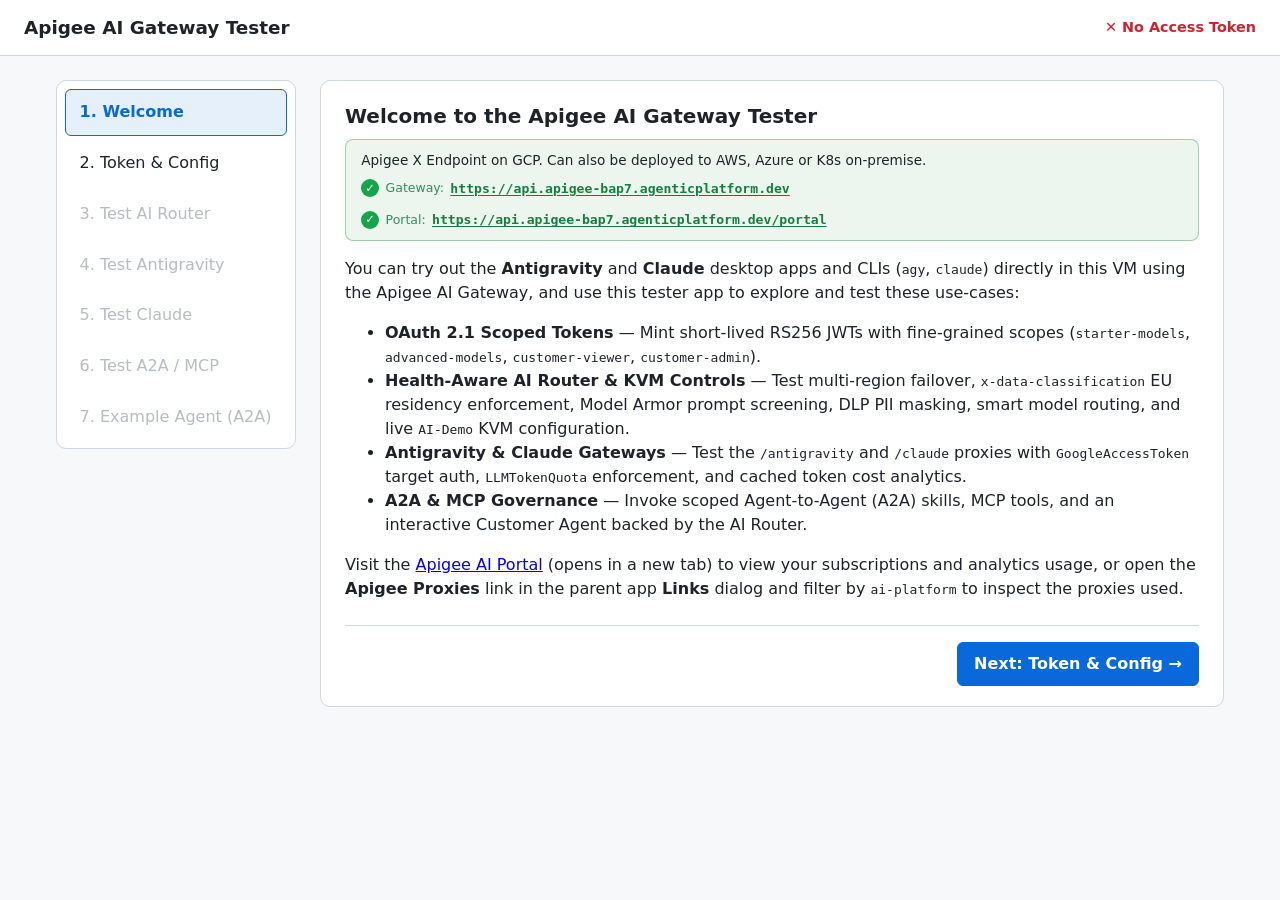
==== commit b14c96b7: "updated frontend apigee x urls" ====
--- a/public/tester.html
+++ b/public/tester.html
@@ -484,6 +484,12 @@
       color: var(--text);
       font-weight: 500;
     }
+    .gateway-endpoints {
+      display: flex;
+      flex-wrap: wrap;
+      align-items: center;
+      gap: 0.75rem 1.25rem;
+    }
     .gateway-endpoint {
       display: inline-flex;
       align-items: center;
@@ -509,11 +515,18 @@
       font-weight: 700;
       flex-shrink: 0;
     }
+    .gateway-link-label {
+      font-size: 0.78rem;
+      font-weight: 500;
+      opacity: 0.85;
+    }
     .gateway-url {
+      font-family: ui-monospace, SFMono-Regular, Menlo, monospace;
+      font-size: 0.82rem;
       font-weight: 600;
       color: inherit;
-      background: transparent;
-      padding: 0;
+      text-decoration: underline;
+      text-underline-offset: 2px;
     }
     .curl-box {
       margin-top: 1.25rem;
@@ -571,7 +584,10 @@
         <h2>Welcome to the Apigee AI Gateway Tester</h2>
         <div class="gateway-banner">
           <span class="gateway-label">Apigee X Endpoint on GCP. Can also be deployed to AWS, Azure or K8s on-premise.</span>
-          <span class="gateway-endpoint"><span class="gateway-check" aria-hidden="true">✓</span><code class="gateway-url" data-gateway-url></code></span>
+          <div class="gateway-endpoints">
+            <span class="gateway-endpoint"><span class="gateway-check" aria-hidden="true">✓</span><span class="gateway-link-label">Gateway:</span><a class="gateway-url" data-gateway-url href="https://api.apigee-bap7.agenticplatform.dev" target="_blank" rel="noopener noreferrer"></a></span>
+            <span class="gateway-endpoint"><span class="gateway-check" aria-hidden="true">✓</span><span class="gateway-link-label">Portal:</span><a class="gateway-url" data-portal-url href="https://api.apigee-bap7.agenticplatform.dev/portal" target="_blank" rel="noopener noreferrer"></a></span>
+          </div>
         </div>
         <p>
           You can try out the <strong>Antigravity</strong> and <strong>Claude</strong> desktop apps and CLIs (<code>agy</code>, <code>claude</code>) directly in this VM using the Apigee AI Gateway, and use this tester app to explore and test these use-cases:
@@ -596,7 +612,10 @@
         <h2>Token &amp; KVM Configuration</h2>
         <div class="gateway-banner">
           <span class="gateway-label">Apigee X Endpoint on GCP. Can also be deployed to AWS, Azure or K8s on-premise.</span>
-          <span class="gateway-endpoint"><span class="gateway-check" aria-hidden="true">✓</span><code class="gateway-url" data-gateway-url></code></span>
+          <div class="gateway-endpoints">
+            <span class="gateway-endpoint"><span class="gateway-check" aria-hidden="true">✓</span><span class="gateway-link-label">Gateway:</span><a class="gateway-url" data-gateway-url href="https://api.apigee-bap7.agenticplatform.dev" target="_blank" rel="noopener noreferrer"></a></span>
+            <span class="gateway-endpoint"><span class="gateway-check" aria-hidden="true">✓</span><span class="gateway-link-label">Portal:</span><a class="gateway-url" data-portal-url href="https://api.apigee-bap7.agenticplatform.dev/portal" target="_blank" rel="noopener noreferrer"></a></span>
+          </div>
         </div>
         <p class="hint">
           Select OAuth 2.1 scopes to obtain a JWT from <code>/token</code>, and manage <code>AI-Demo</code> KVM properties.
@@ -679,7 +698,7 @@
               <button id="getTokenBtn" type="submit" class="primary">Get Access Token</button>
               <span id="nextRouterWrap" class="tooltip-anchor" tabindex="0">
                 <button id="nextRouterBtn" type="button" class="primary" data-next-tab="tab-router" disabled aria-describedby="nextRouterTooltip">Next: Test AI Router →</button>
-                <span id="nextRouterTooltip" role="tooltip" class="tooltip-bubble">You need an access token to proceed.</span>
+                <span id="nextRouterTooltip" role="tooltip" class="tooltip-bubble">First click 'Get Access Token' to proceed.</span>
               </span>
               <span id="tokenStatus" class="status" aria-live="polite"></span>
             </div>
@@ -799,7 +818,10 @@
         <h2>Test AI Router</h2>
         <div class="gateway-banner">
           <span class="gateway-label">Apigee X Endpoint on GCP. Can also be deployed to AWS, Azure or K8s on-premise.</span>
-          <span class="gateway-endpoint"><span class="gateway-check" aria-hidden="true">✓</span><code class="gateway-url" data-gateway-url></code></span>
+          <div class="gateway-endpoints">
+            <span class="gateway-endpoint"><span class="gateway-check" aria-hidden="true">✓</span><span class="gateway-link-label">Gateway:</span><a class="gateway-url" data-gateway-url href="https://api.apigee-bap7.agenticplatform.dev" target="_blank" rel="noopener noreferrer"></a></span>
+            <span class="gateway-endpoint"><span class="gateway-check" aria-hidden="true">✓</span><span class="gateway-link-label">Portal:</span><a class="gateway-url" data-portal-url href="https://api.apigee-bap7.agenticplatform.dev/portal" target="_blank" rel="noopener noreferrer"></a></span>
+          </div>
         </div>
         <div class="auth-banner" data-auth-warning hidden>Get an access token on the Token &amp; Config tab first.</div>
         <p class="hint">
@@ -892,7 +914,10 @@
         <h2>Test Antigravity</h2>
         <div class="gateway-banner">
           <span class="gateway-label">Apigee X Endpoint on GCP. Can also be deployed to AWS, Azure or K8s on-premise.</span>
-          <span class="gateway-endpoint"><span class="gateway-check" aria-hidden="true">✓</span><code class="gateway-url" data-gateway-url></code></span>
+          <div class="gateway-endpoints">
+            <span class="gateway-endpoint"><span class="gateway-check" aria-hidden="true">✓</span><span class="gateway-link-label">Gateway:</span><a class="gateway-url" data-gateway-url href="https://api.apigee-bap7.agenticplatform.dev" target="_blank" rel="noopener noreferrer"></a></span>
+            <span class="gateway-endpoint"><span class="gateway-check" aria-hidden="true">✓</span><span class="gateway-link-label">Portal:</span><a class="gateway-url" data-portal-url href="https://api.apigee-bap7.agenticplatform.dev/portal" target="_blank" rel="noopener noreferrer"></a></span>
+          </div>
         </div>
         <div class="auth-banner" data-auth-warning hidden>Get an access token on the Token &amp; Config tab first.</div>
         <p class="hint">
@@ -957,7 +982,10 @@
         <h2>Test Claude</h2>
         <div class="gateway-banner">
           <span class="gateway-label">Apigee X Endpoint on GCP. Can also be deployed to AWS, Azure or K8s on-premise.</span>
-          <span class="gateway-endpoint"><span class="gateway-check" aria-hidden="true">✓</span><code class="gateway-url" data-gateway-url></code></span>
+          <div class="gateway-endpoints">
+            <span class="gateway-endpoint"><span class="gateway-check" aria-hidden="true">✓</span><span class="gateway-link-label">Gateway:</span><a class="gateway-url" data-gateway-url href="https://api.apigee-bap7.agenticplatform.dev" target="_blank" rel="noopener noreferrer"></a></span>
+            <span class="gateway-endpoint"><span class="gateway-check" aria-hidden="true">✓</span><span class="gateway-link-label">Portal:</span><a class="gateway-url" data-portal-url href="https://api.apigee-bap7.agenticplatform.dev/portal" target="_blank" rel="noopener noreferrer"></a></span>
+          </div>
         </div>
         <div class="auth-banner" data-auth-warning hidden>Get an access token on the Token &amp; Config tab first.</div>
         <p class="hint">
@@ -1022,7 +1050,10 @@
         <h2>Test Customer A2A &amp; MCP</h2>
         <div class="gateway-banner">
           <span class="gateway-label">Apigee X Endpoint on GCP. Can also be deployed to AWS, Azure or K8s on-premise.</span>
-          <span class="gateway-endpoint"><span class="gateway-check" aria-hidden="true">✓</span><code class="gateway-url" data-gateway-url></code></span>
+          <div class="gateway-endpoints">
+            <span class="gateway-endpoint"><span class="gateway-check" aria-hidden="true">✓</span><span class="gateway-link-label">Gateway:</span><a class="gateway-url" data-gateway-url href="https://api.apigee-bap7.agenticplatform.dev" target="_blank" rel="noopener noreferrer"></a></span>
+            <span class="gateway-endpoint"><span class="gateway-check" aria-hidden="true">✓</span><span class="gateway-link-label">Portal:</span><a class="gateway-url" data-portal-url href="https://api.apigee-bap7.agenticplatform.dev/portal" target="_blank" rel="noopener noreferrer"></a></span>
+          </div>
         </div>
         <div class="auth-banner" data-auth-warning hidden>Get an access token on the Token &amp; Config tab first.</div>
         <p class="hint">
@@ -1085,7 +1116,10 @@
 
         <div class="gateway-banner">
           <span class="gateway-label">Apigee X Endpoint on GCP. Can also be deployed to AWS, Azure or K8s on-premise.</span>
-          <span class="gateway-endpoint"><span class="gateway-check" aria-hidden="true">✓</span><code class="gateway-url" data-gateway-url></code></span>
+          <div class="gateway-endpoints">
+            <span class="gateway-endpoint"><span class="gateway-check" aria-hidden="true">✓</span><span class="gateway-link-label">Gateway:</span><a class="gateway-url" data-gateway-url href="https://api.apigee-bap7.agenticplatform.dev" target="_blank" rel="noopener noreferrer"></a></span>
+            <span class="gateway-endpoint"><span class="gateway-check" aria-hidden="true">✓</span><span class="gateway-link-label">Portal:</span><a class="gateway-url" data-portal-url href="https://api.apigee-bap7.agenticplatform.dev/portal" target="_blank" rel="noopener noreferrer"></a></span>
+          </div>
         </div>
 
         <div class="auth-banner" data-auth-warning hidden>Get an access token on the Token &amp; Config tab first.</div>
@@ -2391,11 +2425,21 @@
     });
 
     // --- Gateway URL Banners & Live cURL Previews ---
+    let resolvedPortalUrl = null;
+
     function updateGatewayUrlDisplays() {
       const host = getApigeeHost();
+      const portalHref = resolvedPortalUrl || `${host}/portal`;
       document.querySelectorAll("[data-gateway-url]").forEach((el) => {
         el.textContent = host;
+        if (el.tagName === "A") el.href = host;
       });
+      document.querySelectorAll("[data-portal-url]").forEach((el) => {
+        el.textContent = portalHref;
+        if (el.tagName === "A") el.href = portalHref;
+      });
+      const portalLink = document.getElementById("portalLink");
+      if (portalLink) portalLink.href = portalHref;
     }
 
     function shellQuoteSingle(str) {
@@ -2590,17 +2634,16 @@
       apigeeHostInput.value = getApigeeHost();
       updateGatewayUrlDisplays();
       updateAllCurlCommands();
-      const portalLink = document.getElementById("portalLink");
-      if (portalLink) {
-        portalLink.href = `${getApigeeHost()}/portal`;
-        fetch("/api/me")
-          .then((r) => (r.ok ? r.json() : null))
-          .then((data) => {
-            const portal = data?.links?.find((l) => l.name === "Apigee AI Portal" && l.url);
-            if (portal) portalLink.href = portal.url;
-          })
-          .catch(() => {});
-      }
+      fetch("/api/me")
+        .then((r) => (r.ok ? r.json() : null))
+        .then((data) => {
+          const portal = data?.links?.find((l) => l.name === "Apigee AI Portal" && l.url);
+          if (portal) {
+            resolvedPortalUrl = portal.url;
+            updateGatewayUrlDisplays();
+          }
+        })
+        .catch(() => {});
       updateCredentialsSummary();
       applyAgentPreset();
       restoreScopeSelections();
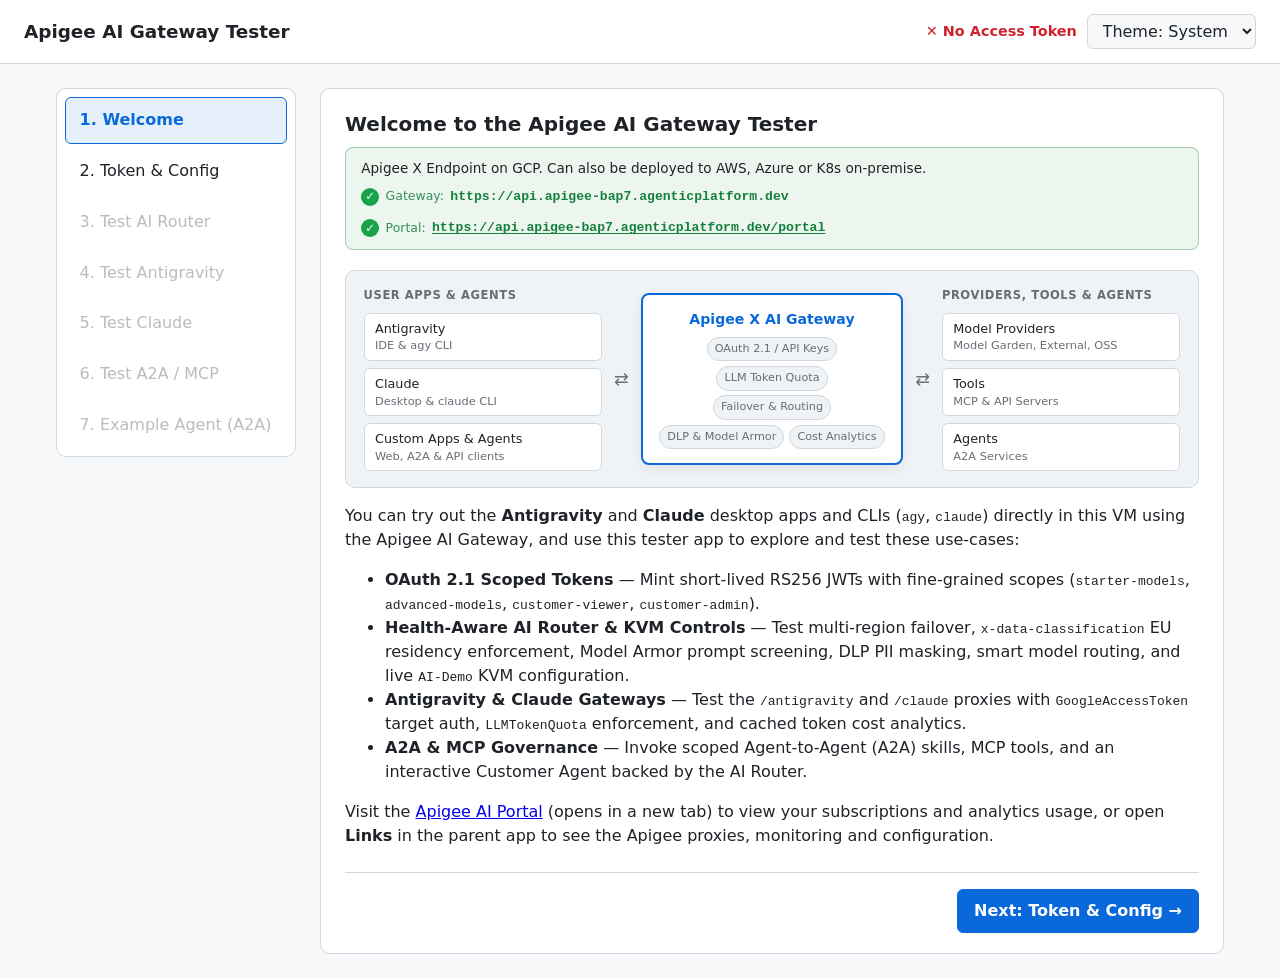
==== commit 36ccb02e: "updated tester" ====
--- a/public/tester.html
+++ b/public/tester.html
@@ -4,6 +4,14 @@
   <meta charset="UTF-8">
   <meta name="viewport" content="width=device-width, initial-scale=1.0">
   <title>Apigee AI Gateway Tester</title>
+  <script>
+    {
+      const savedTheme = localStorage.getItem("tester_theme");
+      if (savedTheme === "light" || savedTheme === "dark") {
+        document.documentElement.classList.add(`theme-${savedTheme}`);
+      }
+    }
+  </script>
   <style>
     :root {
       color-scheme: light dark;
@@ -20,8 +28,26 @@
       --success: #1a7f37;
       --code-bg: #f0f3f6;
     }
+    :root.theme-light {
+      color-scheme: light;
+    }
+    :root.theme-dark {
+      color-scheme: dark;
+      --bg: #0d1117;
+      --surface: #161b22;
+      --surface-alt: #1f242c;
+      --text: #e6edf3;
+      --muted: #8b949e;
+      --border: #30363d;
+      --accent: #2f81f7;
+      --accent-hover: #58a6ff;
+      --accent-soft: rgba(47, 129, 247, 0.15);
+      --danger: #f85149;
+      --success: #3fb950;
+      --code-bg: #0d1117;
+    }
     @media (prefers-color-scheme: dark) {
-      :root {
+      :root:not(.theme-light) {
         --bg: #0d1117;
         --surface: #161b22;
         --surface-alt: #1f242c;
@@ -497,8 +523,11 @@
       color: #15803d;
       font-weight: 600;
     }
+    :root.theme-dark .gateway-endpoint {
+      color: #4ade80;
+    }
     @media (prefers-color-scheme: dark) {
-      .gateway-endpoint {
+      :root:not(.theme-light) .gateway-endpoint {
         color: #4ade80;
       }
     }
@@ -525,6 +554,10 @@
       font-size: 0.82rem;
       font-weight: 600;
       color: inherit;
+      background: transparent;
+      padding: 0;
+    }
+    a.gateway-url {
       text-decoration: underline;
       text-underline-offset: 2px;
     }
@@ -549,6 +582,89 @@
     .curl-box pre {
       margin: 0;
       background: var(--surface);
+    }
+    .arch-diagram {
+      display: grid;
+      grid-template-columns: 1fr auto 1.1fr auto 1fr;
+      align-items: center;
+      gap: 0.75rem;
+      margin: 1.25rem 0 0.5rem;
+      padding: 1rem 1.1rem;
+      border-radius: 10px;
+      border: 1px solid var(--border);
+      background: var(--code-bg);
+    }
+    .arch-col {
+      display: flex;
+      flex-direction: column;
+      gap: 0.45rem;
+    }
+    .arch-col-title {
+      font-size: 0.72rem;
+      font-weight: 700;
+      text-transform: uppercase;
+      letter-spacing: 0.05em;
+      color: var(--muted);
+      margin-bottom: 0.1rem;
+    }
+    .arch-node {
+      padding: 0.45rem 0.65rem;
+      border-radius: 6px;
+      border: 1px solid var(--border);
+      background: var(--surface);
+      font-size: 0.8rem;
+      font-weight: 500;
+      line-height: 1.25;
+    }
+    .arch-node small {
+      display: block;
+      font-size: 0.71rem;
+      font-weight: 400;
+      color: var(--muted);
+      margin-top: 0.1rem;
+    }
+    .arch-hub {
+      padding: 0.85rem 0.9rem;
+      border-radius: 8px;
+      border: 2px solid var(--accent);
+      background: var(--surface);
+      text-align: center;
+      box-shadow: 0 4px 14px rgba(0, 0, 0, 0.06);
+    }
+    .arch-hub-title {
+      font-size: 0.88rem;
+      font-weight: 700;
+      color: var(--accent);
+      margin-bottom: 0.45rem;
+    }
+    .arch-hub-pills {
+      display: flex;
+      flex-wrap: wrap;
+      justify-content: center;
+      gap: 0.3rem;
+    }
+    .arch-hub-pill {
+      font-size: 0.7rem;
+      padding: 0.18rem 0.45rem;
+      border-radius: 999px;
+      border: 1px solid var(--border);
+      background: var(--code-bg);
+      color: var(--muted);
+      white-space: nowrap;
+    }
+    .arch-arrow {
+      font-size: 1.1rem;
+      color: var(--muted);
+      user-select: none;
+      text-align: center;
+    }
+    @media (max-width: 760px) {
+      .arch-diagram {
+        grid-template-columns: 1fr;
+      }
+      .arch-arrow {
+        transform: rotate(90deg);
+      }
     }
     [hidden] { display: none !important; }
   </style>
@@ -562,6 +678,11 @@
       <span id="authStatus" class="status" aria-live="polite">✕ No Access Token</span>
       <button id="copyTokenBtn" type="button" hidden>Copy Access Token</button>
       <button id="signOutBtn" type="button" hidden>Clear Token</button>
+      <select id="themeSelect" aria-label="Color theme" style="width: auto; padding: 0.4rem 0.65rem;">
+        <option value="system">Theme: System</option>
+        <option value="light">Theme: Light</option>
+        <option value="dark">Theme: Dark</option>
+      </select>
     </div>
   </header>
 
@@ -585,10 +706,40 @@
         <div class="gateway-banner">
           <span class="gateway-label">Apigee X Endpoint on GCP. Can also be deployed to AWS, Azure or K8s on-premise.</span>
           <div class="gateway-endpoints">
-            <span class="gateway-endpoint"><span class="gateway-check" aria-hidden="true">✓</span><span class="gateway-link-label">Gateway:</span><a class="gateway-url" data-gateway-url href="https://api.apigee-bap7.agenticplatform.dev" target="_blank" rel="noopener noreferrer"></a></span>
+            <span class="gateway-endpoint"><span class="gateway-check" aria-hidden="true">✓</span><span class="gateway-link-label">Gateway:</span><code class="gateway-url" data-gateway-url></code></span>
             <span class="gateway-endpoint"><span class="gateway-check" aria-hidden="true">✓</span><span class="gateway-link-label">Portal:</span><a class="gateway-url" data-portal-url href="https://api.apigee-bap7.agenticplatform.dev/portal" target="_blank" rel="noopener noreferrer"></a></span>
           </div>
         </div>
+        <figure class="arch-diagram" aria-label="Apigee X AI Gateway architecture diagram">
+          <div class="arch-col">
+            <div class="arch-col-title">User Apps &amp; Agents</div>
+            <div class="arch-node">Antigravity<small>IDE &amp; agy CLI</small></div>
+            <div class="arch-node">Claude<small>Desktop &amp; claude CLI</small></div>
+            <div class="arch-node">Custom Apps &amp; Agents<small>Web, A2A &amp; API clients</small></div>
+          </div>
+
+          <div class="arch-arrow" aria-hidden="true">⇄</div>
+
+          <div class="arch-hub">
+            <div class="arch-hub-title">Apigee X AI Gateway</div>
+            <div class="arch-hub-pills">
+              <span class="arch-hub-pill">OAuth 2.1 / API Keys</span>
+              <span class="arch-hub-pill">LLM Token Quota</span>
+              <span class="arch-hub-pill">Failover &amp; Routing</span>
+              <span class="arch-hub-pill">DLP &amp; Model Armor</span>
+              <span class="arch-hub-pill">Cost Analytics</span>
+            </div>
+          </div>
+
+          <div class="arch-arrow" aria-hidden="true">⇄</div>
+
+          <div class="arch-col">
+            <div class="arch-col-title">Providers, Tools &amp; Agents</div>
+            <div class="arch-node">Model Providers<small>Model Garden, External, OSS</small></div>
+            <div class="arch-node">Tools<small>MCP &amp; API Servers</small></div>
+            <div class="arch-node">Agents<small>A2A Services</small></div>
+          </div>
+        </figure>
         <p>
           You can try out the <strong>Antigravity</strong> and <strong>Claude</strong> desktop apps and CLIs (<code>agy</code>, <code>claude</code>) directly in this VM using the Apigee AI Gateway, and use this tester app to explore and test these use-cases:
         </p>
@@ -599,7 +750,7 @@
           <li><strong>A2A &amp; MCP Governance</strong> — Invoke scoped Agent-to-Agent (A2A) skills, MCP tools, and an interactive Customer Agent backed by the AI Router.</li>
         </ul>
         <p>
-          Visit the <a id="portalLink" href="https://api.apigee-bap7.agenticplatform.dev/portal" target="_blank" rel="noopener noreferrer">Apigee AI Portal</a> (opens in a new tab) to view your subscriptions and analytics usage, or open the <strong>Apigee Proxies</strong> link in the parent app <strong>Links</strong> dialog and filter by <code>ai-platform</code> to inspect the proxies used.
+          Visit the <a id="portalLink" href="https://api.apigee-bap7.agenticplatform.dev/portal" target="_blank" rel="noopener noreferrer">Apigee AI Portal</a> (opens in a new tab) to view your subscriptions and analytics usage, or open <strong>Links</strong> in the parent app to see the Apigee proxies, monitoring and configuration.
         </p>
 
         <div class="panel-footer">
@@ -613,7 +764,7 @@
         <div class="gateway-banner">
           <span class="gateway-label">Apigee X Endpoint on GCP. Can also be deployed to AWS, Azure or K8s on-premise.</span>
           <div class="gateway-endpoints">
-            <span class="gateway-endpoint"><span class="gateway-check" aria-hidden="true">✓</span><span class="gateway-link-label">Gateway:</span><a class="gateway-url" data-gateway-url href="https://api.apigee-bap7.agenticplatform.dev" target="_blank" rel="noopener noreferrer"></a></span>
+            <span class="gateway-endpoint"><span class="gateway-check" aria-hidden="true">✓</span><span class="gateway-link-label">Gateway:</span><code class="gateway-url" data-gateway-url></code></span>
             <span class="gateway-endpoint"><span class="gateway-check" aria-hidden="true">✓</span><span class="gateway-link-label">Portal:</span><a class="gateway-url" data-portal-url href="https://api.apigee-bap7.agenticplatform.dev/portal" target="_blank" rel="noopener noreferrer"></a></span>
           </div>
         </div>
@@ -819,7 +970,7 @@
         <div class="gateway-banner">
           <span class="gateway-label">Apigee X Endpoint on GCP. Can also be deployed to AWS, Azure or K8s on-premise.</span>
           <div class="gateway-endpoints">
-            <span class="gateway-endpoint"><span class="gateway-check" aria-hidden="true">✓</span><span class="gateway-link-label">Gateway:</span><a class="gateway-url" data-gateway-url href="https://api.apigee-bap7.agenticplatform.dev" target="_blank" rel="noopener noreferrer"></a></span>
+            <span class="gateway-endpoint"><span class="gateway-check" aria-hidden="true">✓</span><span class="gateway-link-label">Gateway:</span><code class="gateway-url" data-gateway-url></code></span>
             <span class="gateway-endpoint"><span class="gateway-check" aria-hidden="true">✓</span><span class="gateway-link-label">Portal:</span><a class="gateway-url" data-portal-url href="https://api.apigee-bap7.agenticplatform.dev/portal" target="_blank" rel="noopener noreferrer"></a></span>
           </div>
         </div>
@@ -915,7 +1066,7 @@
         <div class="gateway-banner">
           <span class="gateway-label">Apigee X Endpoint on GCP. Can also be deployed to AWS, Azure or K8s on-premise.</span>
           <div class="gateway-endpoints">
-            <span class="gateway-endpoint"><span class="gateway-check" aria-hidden="true">✓</span><span class="gateway-link-label">Gateway:</span><a class="gateway-url" data-gateway-url href="https://api.apigee-bap7.agenticplatform.dev" target="_blank" rel="noopener noreferrer"></a></span>
+            <span class="gateway-endpoint"><span class="gateway-check" aria-hidden="true">✓</span><span class="gateway-link-label">Gateway:</span><code class="gateway-url" data-gateway-url></code></span>
             <span class="gateway-endpoint"><span class="gateway-check" aria-hidden="true">✓</span><span class="gateway-link-label">Portal:</span><a class="gateway-url" data-portal-url href="https://api.apigee-bap7.agenticplatform.dev/portal" target="_blank" rel="noopener noreferrer"></a></span>
           </div>
         </div>
@@ -983,7 +1134,7 @@
         <div class="gateway-banner">
           <span class="gateway-label">Apigee X Endpoint on GCP. Can also be deployed to AWS, Azure or K8s on-premise.</span>
           <div class="gateway-endpoints">
-            <span class="gateway-endpoint"><span class="gateway-check" aria-hidden="true">✓</span><span class="gateway-link-label">Gateway:</span><a class="gateway-url" data-gateway-url href="https://api.apigee-bap7.agenticplatform.dev" target="_blank" rel="noopener noreferrer"></a></span>
+            <span class="gateway-endpoint"><span class="gateway-check" aria-hidden="true">✓</span><span class="gateway-link-label">Gateway:</span><code class="gateway-url" data-gateway-url></code></span>
             <span class="gateway-endpoint"><span class="gateway-check" aria-hidden="true">✓</span><span class="gateway-link-label">Portal:</span><a class="gateway-url" data-portal-url href="https://api.apigee-bap7.agenticplatform.dev/portal" target="_blank" rel="noopener noreferrer"></a></span>
           </div>
         </div>
@@ -1051,7 +1202,7 @@
         <div class="gateway-banner">
           <span class="gateway-label">Apigee X Endpoint on GCP. Can also be deployed to AWS, Azure or K8s on-premise.</span>
           <div class="gateway-endpoints">
-            <span class="gateway-endpoint"><span class="gateway-check" aria-hidden="true">✓</span><span class="gateway-link-label">Gateway:</span><a class="gateway-url" data-gateway-url href="https://api.apigee-bap7.agenticplatform.dev" target="_blank" rel="noopener noreferrer"></a></span>
+            <span class="gateway-endpoint"><span class="gateway-check" aria-hidden="true">✓</span><span class="gateway-link-label">Gateway:</span><code class="gateway-url" data-gateway-url></code></span>
             <span class="gateway-endpoint"><span class="gateway-check" aria-hidden="true">✓</span><span class="gateway-link-label">Portal:</span><a class="gateway-url" data-portal-url href="https://api.apigee-bap7.agenticplatform.dev/portal" target="_blank" rel="noopener noreferrer"></a></span>
           </div>
         </div>
@@ -1117,7 +1268,7 @@
         <div class="gateway-banner">
           <span class="gateway-label">Apigee X Endpoint on GCP. Can also be deployed to AWS, Azure or K8s on-premise.</span>
           <div class="gateway-endpoints">
-            <span class="gateway-endpoint"><span class="gateway-check" aria-hidden="true">✓</span><span class="gateway-link-label">Gateway:</span><a class="gateway-url" data-gateway-url href="https://api.apigee-bap7.agenticplatform.dev" target="_blank" rel="noopener noreferrer"></a></span>
+            <span class="gateway-endpoint"><span class="gateway-check" aria-hidden="true">✓</span><span class="gateway-link-label">Gateway:</span><code class="gateway-url" data-gateway-url></code></span>
             <span class="gateway-endpoint"><span class="gateway-check" aria-hidden="true">✓</span><span class="gateway-link-label">Portal:</span><a class="gateway-url" data-portal-url href="https://api.apigee-bap7.agenticplatform.dev/portal" target="_blank" rel="noopener noreferrer"></a></span>
           </div>
         </div>
@@ -2665,6 +2816,22 @@
         updateTokenUI("");
       }
 
+      const themeSelect = document.getElementById("themeSelect");
+      if (themeSelect) {
+        const savedTheme = localStorage.getItem("tester_theme");
+        themeSelect.value = savedTheme === "light" || savedTheme === "dark" ? savedTheme : "system";
+        themeSelect.addEventListener("change", () => {
+          const val = themeSelect.value;
+          document.documentElement.classList.remove("theme-light", "theme-dark");
+          if (val === "light" || val === "dark") {
+            document.documentElement.classList.add(`theme-${val}`);
+            localStorage.setItem("tester_theme", val);
+          } else {
+            localStorage.removeItem("tester_theme");
+          }
+        });
+      }
+
       const savedTab = sessionStorage.getItem(STORAGE_KEYS.activeTab);
       if (savedTab && document.getElementById(savedTab)) {
         activateTab(savedTab);
